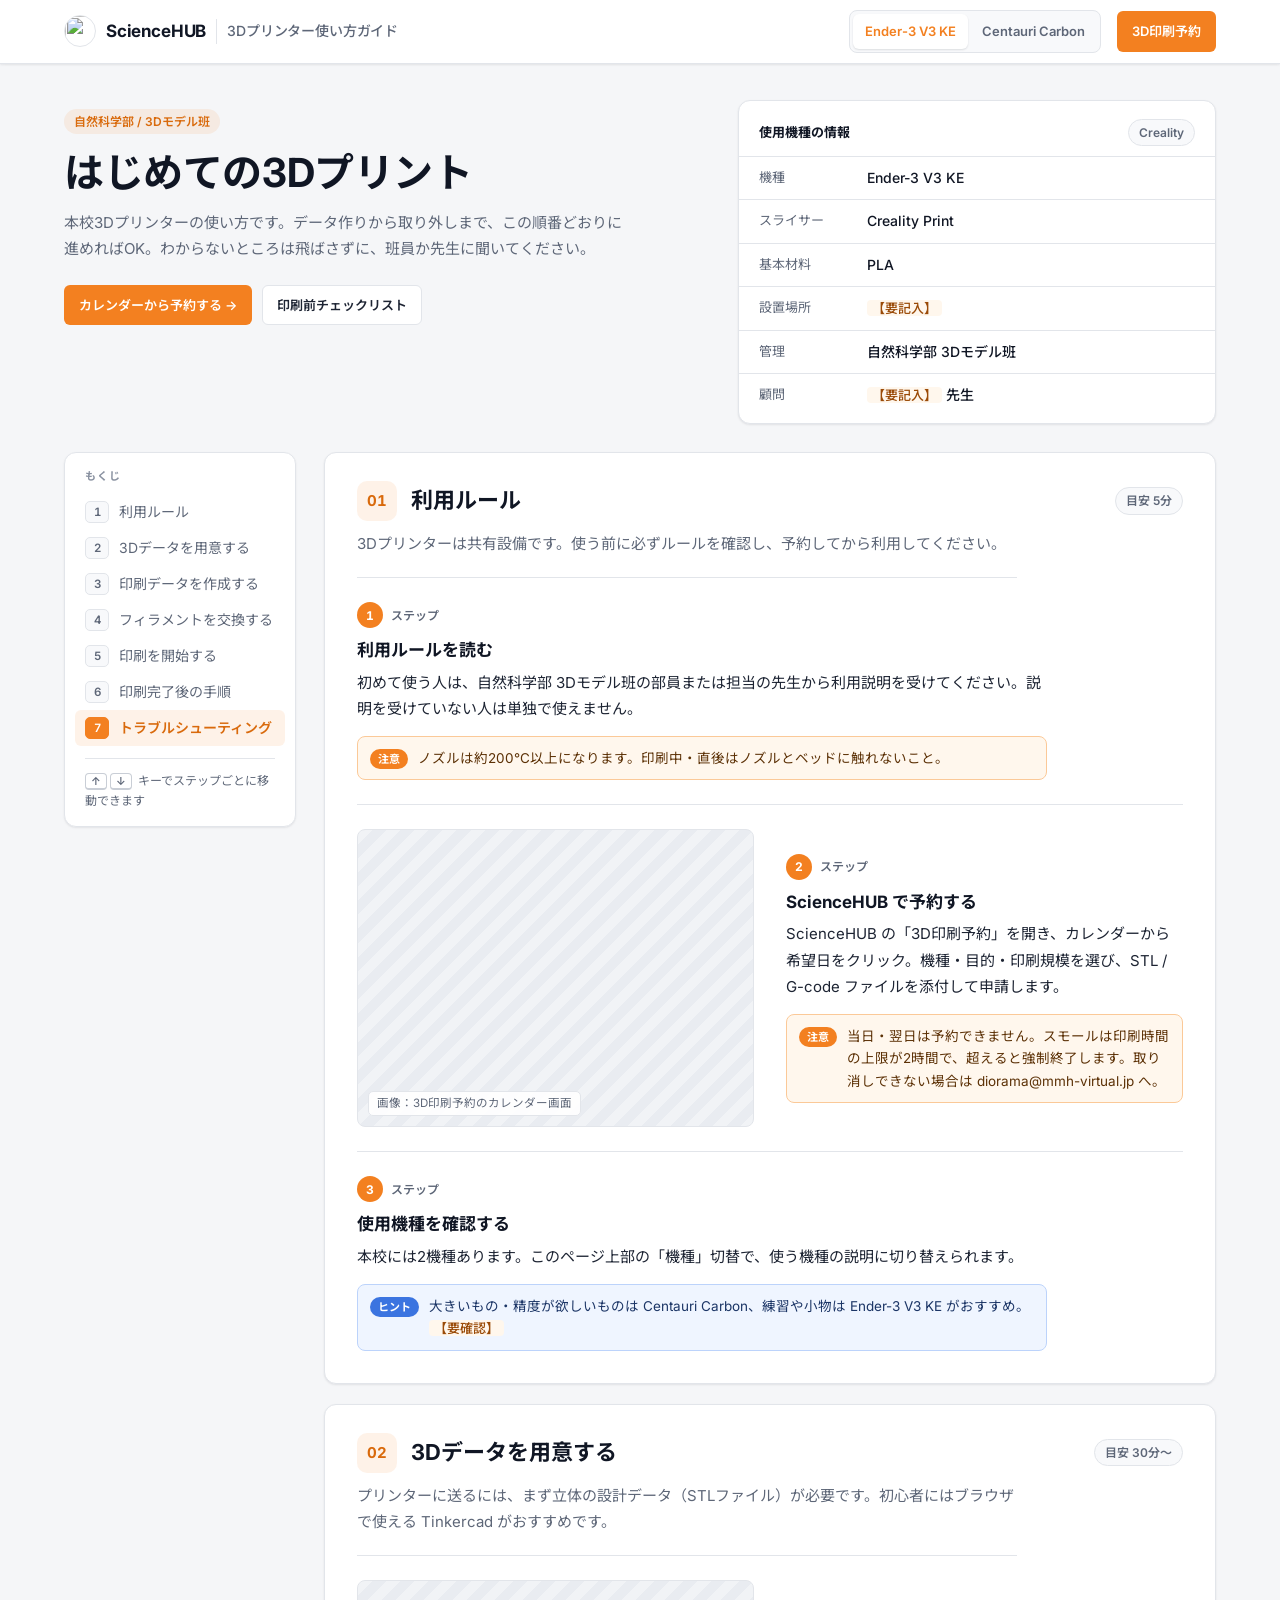
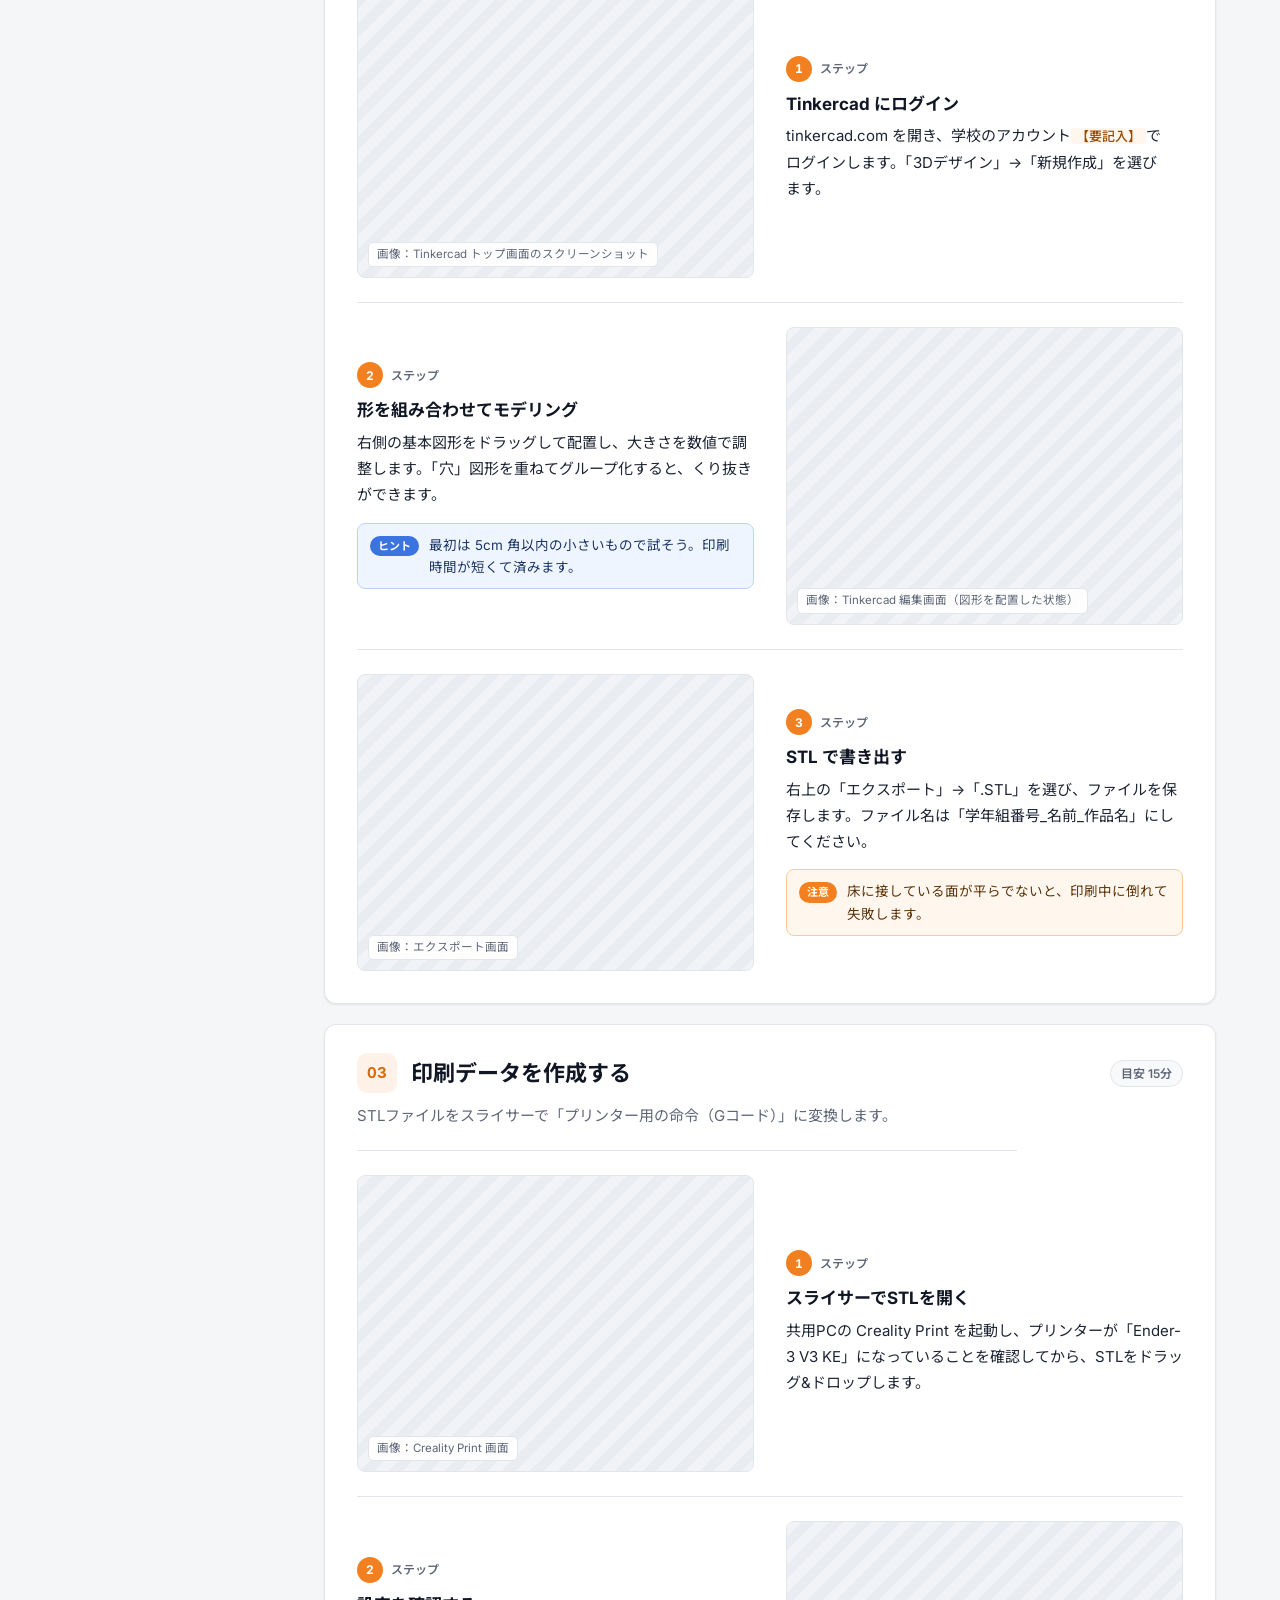
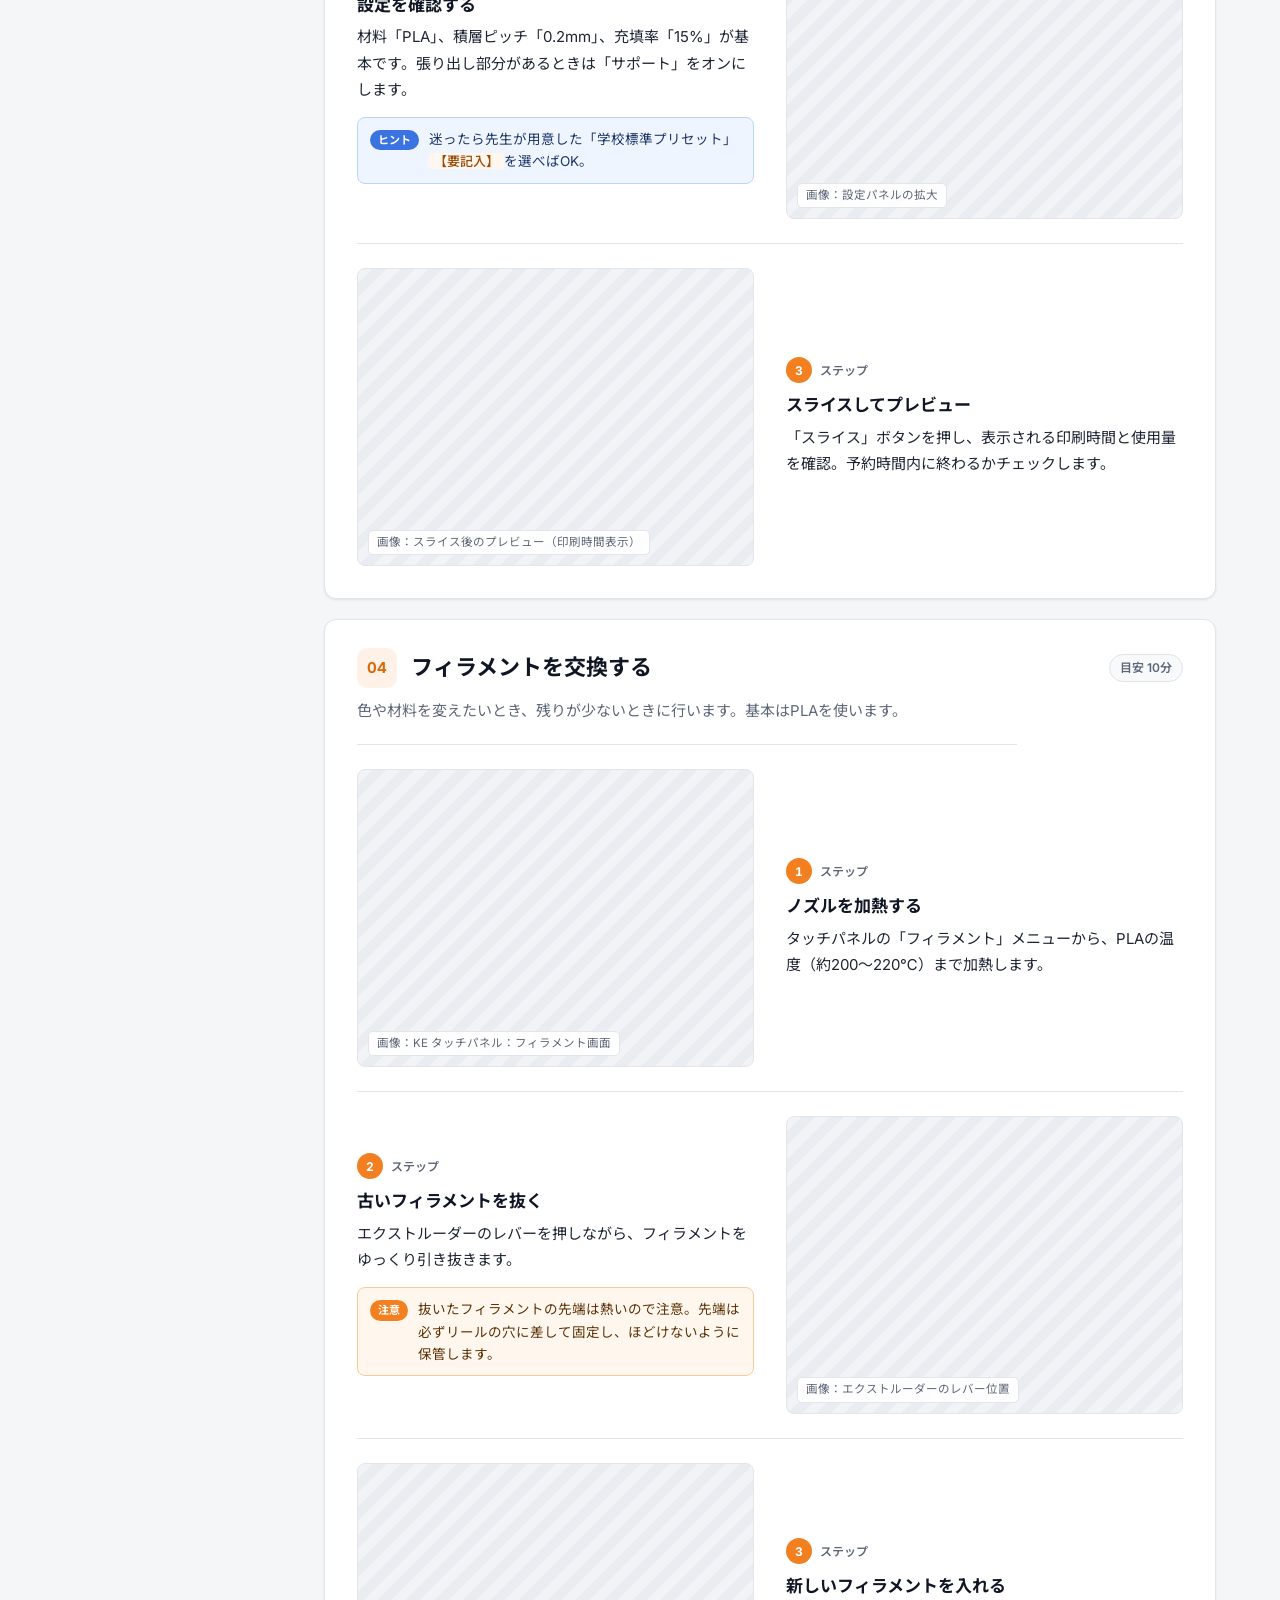
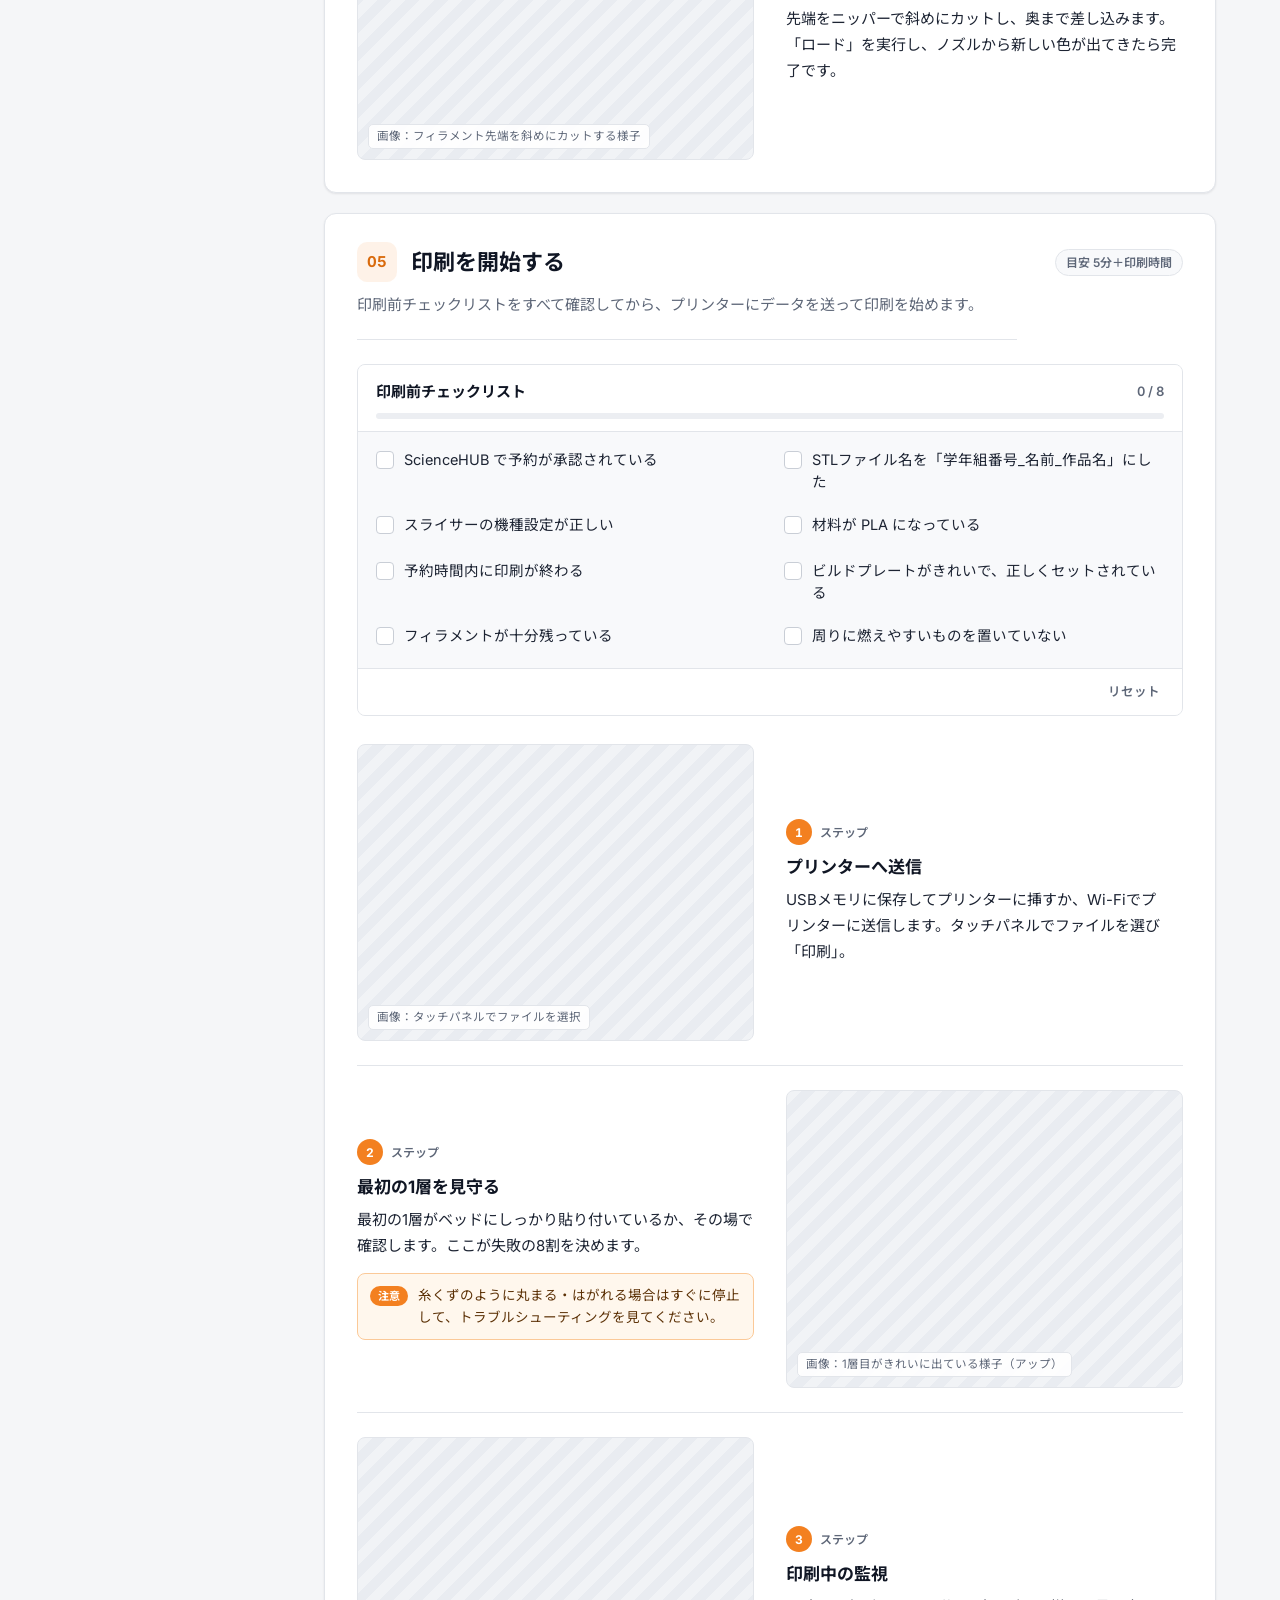
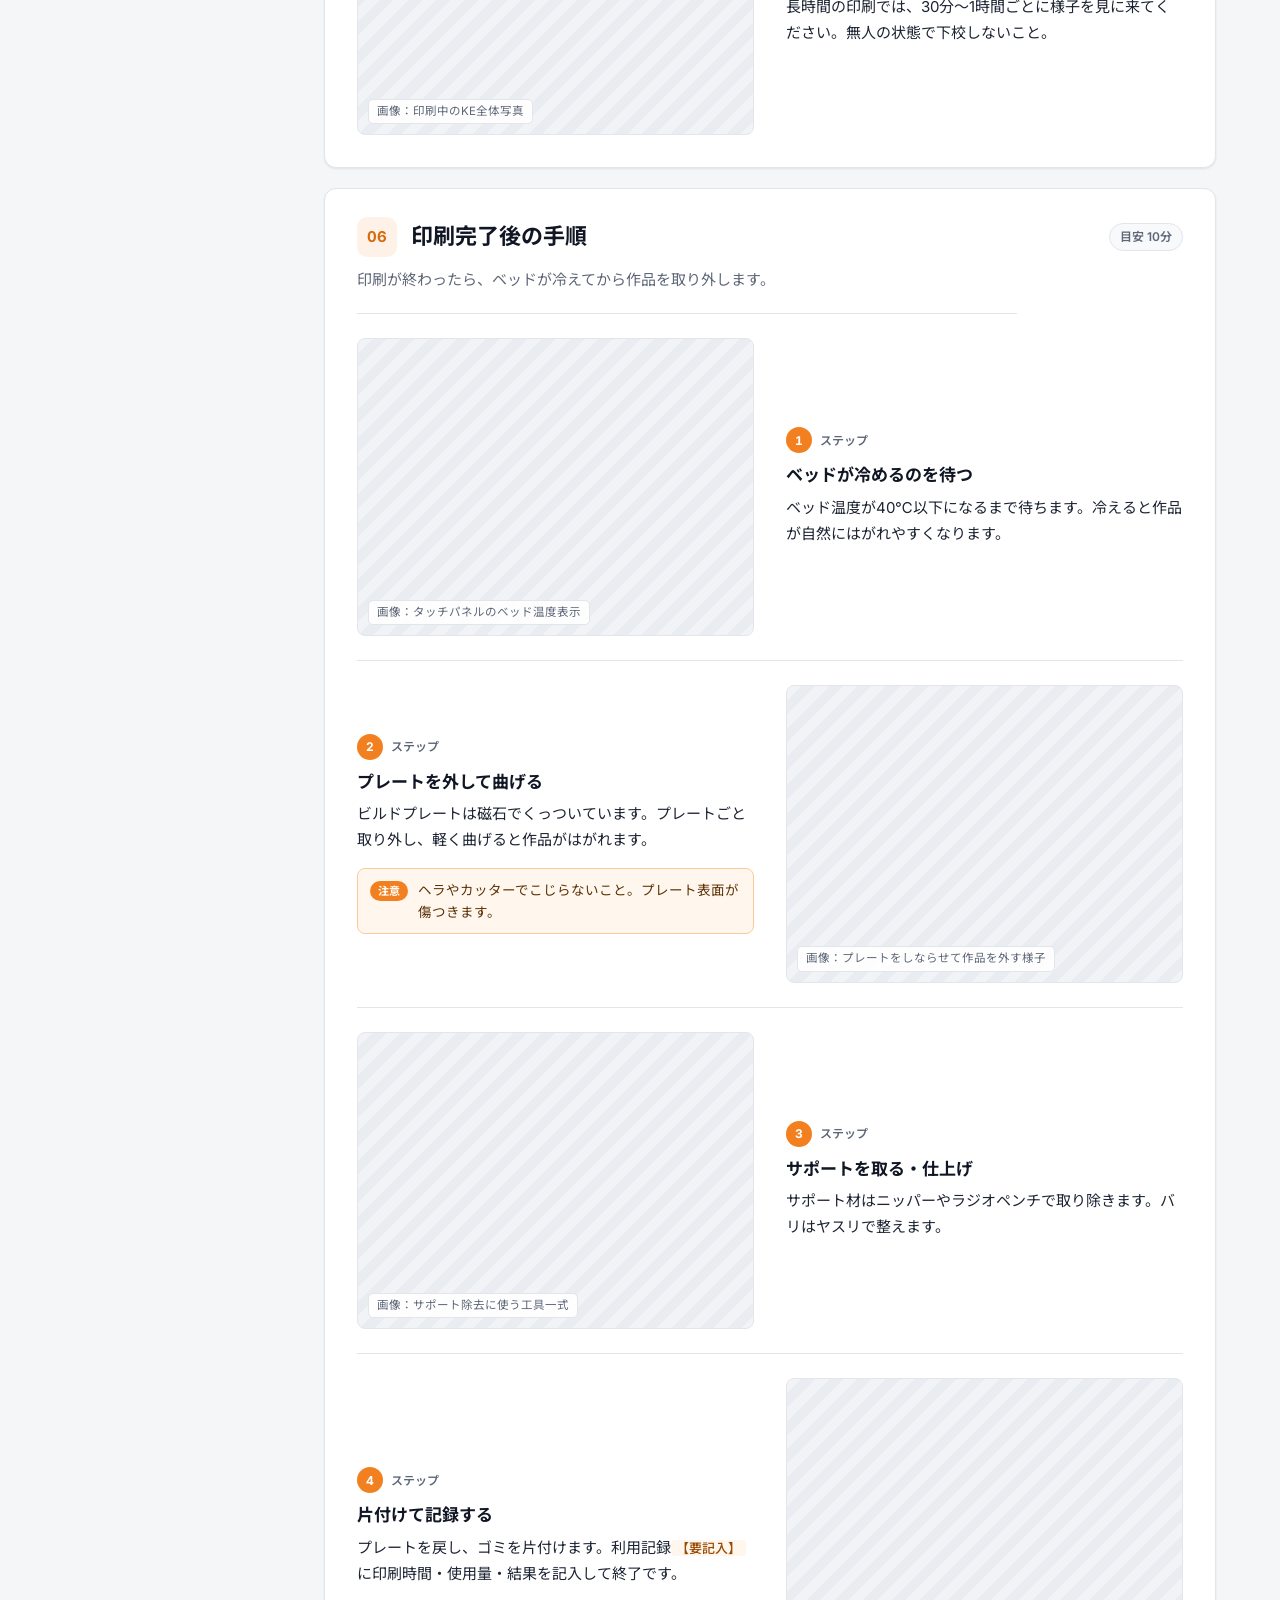
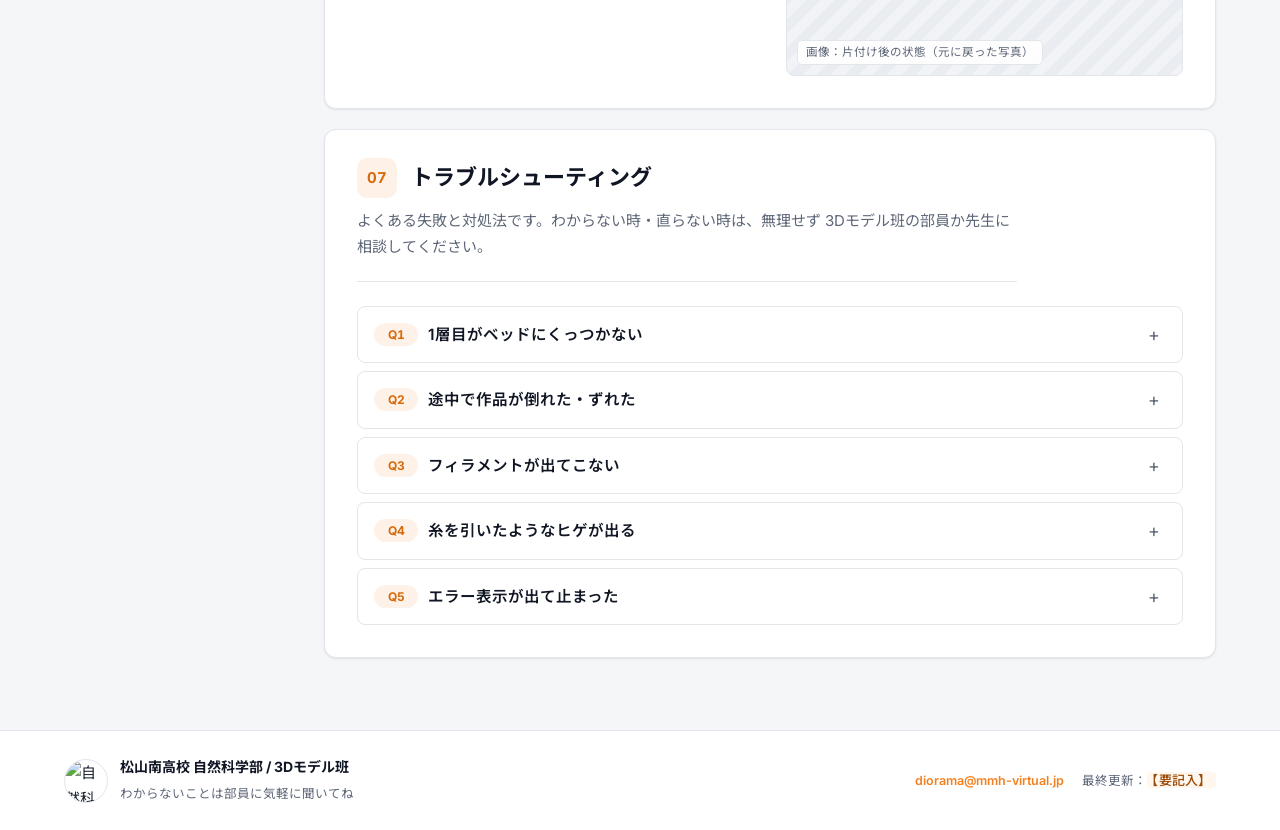
==== index.html @ 079fea5a "feat: add static 3D printer usage guide site Co-authored-by: Cursor <cursoragent@cursor.com>" ====
<!DOCTYPE html>
<html lang="ja">
<head>
<meta charset="UTF-8">
<meta name="viewport" content="width=device-width, initial-scale=1">
<meta name="theme-color" content="#f38020">
<title>3Dプリンター使い方ガイド — ScienceHUB</title>
<link rel="icon" href="./assets/icon-192.png">
<link rel="preconnect" href="https://fonts.googleapis.com">
<link rel="preconnect" href="https://fonts.gstatic.com" crossorigin>
<link href="https://fonts.googleapis.com/css2?family=Inter:wght@400;500;600;700&family=Noto+Sans+JP:wght@400;500;700&display=swap" rel="stylesheet">
<link rel="stylesheet" href="./css/style.css">
</head>
<body>
<div id="root"></div>
<script src="./js/guide-data.js"></script>
<script src="./js/main.js"></script>
</body>
</html>
---- css/style.css ----
﻿  :root{
    --color-primary:#f38020; --color-primary-dark:#d96a0c; --color-primary-soft:rgba(243,128,32,.1); --color-primary-line:rgba(243,128,32,.35);
    --color-bg:#f5f6f8; --color-surface:#fff; --color-surface-muted:#f8f9fb;
    --color-border:#e2e5ea; --color-border-strong:#c9ced6;
    --color-text:#1d2433; --color-heading:#101624; --color-text-muted:#5e6778; --color-text-faint:#8a92a1;
    --color-warn-bg:#fff7ed; --color-warn-line:#fbc998; --color-warn-ink:#9a4a07;
    --color-tip-bg:#eff5ff; --color-tip-line:#bcd3fb; --color-tip-ink:#1f4fae;
    --color-success:#1f9d55;
    --radius-sm:6px; --radius-md:8px; --radius-lg:12px;
    --shadow-sm:0 1px 2px rgba(16,22,36,.05),0 1px 3px rgba(16,22,36,.04);
    --shadow-md:0 6px 20px rgba(16,22,36,.08);
    --font:'Inter','Noto Sans JP','Hiragino Sans','Hiragino Kaku Gothic ProN',sans-serif;
    --head-h:61px;
  }
  *{box-sizing:border-box}
  html{scroll-behavior:smooth;scroll-padding-top:84px}
  body{margin:0;background:var(--color-bg);color:var(--color-text);font-family:var(--font);font-size:15px;line-height:1.75;-webkit-font-smoothing:antialiased;font-feature-settings:"palt" 0}
  h1,h2,h3,p{margin:0;text-wrap:pretty}
  button{font:inherit;color:inherit}
  a{color:var(--color-primary)}
  .num{font-variant-numeric:tabular-nums;font-family:'Inter',sans-serif}

  /* 笏笏 site header (ScienceHUB) 笏笏 */
  .site-header{position:sticky;top:0;z-index:20;background:var(--color-surface);border-bottom:1px solid var(--color-border);box-shadow:var(--shadow-sm)}
  .header-inner{max-width:1200px;margin:0 auto;padding:10px 24px;display:flex;align-items:center;gap:16px;min-height:var(--head-h)}
  .site-title{display:flex;align-items:center;gap:10px;flex:1;min-width:0;text-decoration:none;color:var(--color-heading);font-weight:700;font-size:17px;letter-spacing:-.01em;white-space:nowrap}
  .site-title img{width:32px;height:32px;border-radius:50%;background:#fff;border:1px solid var(--color-border)}
  .site-title span{font-weight:500;color:var(--color-text-muted);font-size:14px;padding-left:10px;border-left:1px solid var(--color-border);overflow:hidden;text-overflow:ellipsis}

  .seg{display:inline-flex;background:var(--color-surface-muted);border:1px solid var(--color-border);border-radius:var(--radius-md);padding:3px;gap:2px;flex-shrink:0}
  .seg button{background:none;border:0;border-radius:var(--radius-sm);padding:6px 12px;font-size:13px;font-weight:600;cursor:pointer;color:var(--color-text-muted);min-height:32px;transition:background .15s,color .15s}
  .seg button:hover{color:var(--color-text)}
  .seg button.on{background:var(--color-surface);color:var(--color-primary);box-shadow:0 1px 2px rgba(16,22,36,.12)}

  .btn{display:inline-flex;align-items:center;gap:6px;border-radius:var(--radius-sm);padding:8px 14px;font-size:13px;font-weight:600;text-decoration:none;cursor:pointer;border:1px solid transparent;min-height:36px;white-space:nowrap;transition:background .15s,border-color .15s}
  .btn-primary{background:var(--color-primary);color:#fff}
  .btn-primary:hover{background:var(--color-primary-dark)}
  .btn-secondary{background:var(--color-surface);border-color:var(--color-border);color:var(--color-text)}
  .btn-secondary:hover{border-color:var(--color-border-strong);background:var(--color-surface-muted)}

  /* 笏笏 page heading 笏笏 */
  .main-content{max-width:1200px;margin:0 auto;padding:36px 24px 0}
  .hero{display:grid;grid-template-columns:1.35fr 1fr;gap:28px;align-items:stretch;margin-bottom:28px}
  .hero-text{padding:8px 0}
  .badge{display:inline-flex;align-items:center;gap:6px;font-size:12px;font-weight:600;padding:3px 10px;border-radius:999px;background:var(--color-primary-soft);color:var(--color-primary-dark);line-height:1.6;white-space:nowrap}
  .badge-muted{background:var(--color-surface-muted);color:var(--color-text-muted);border:1px solid var(--color-border)}
  .page-heading{font-size:clamp(28px,4vw,40px);line-height:1.25;font-weight:700;color:var(--color-heading);letter-spacing:-.01em;margin:14px 0 12px}
  .page-subheading{color:var(--color-text-muted);max-width:38em;font-size:15px}
  .hero-actions{display:flex;gap:10px;margin-top:22px;flex-wrap:wrap}

  .card{background:var(--color-surface);border:1px solid var(--color-border);border-radius:var(--radius-lg);box-shadow:var(--shadow-sm)}
  .spec{padding:6px 0;margin:0}
  .spec-h{display:flex;justify-content:space-between;align-items:center;padding:12px 20px 10px;border-bottom:1px solid var(--color-border)}
  .spec-h b{font-size:13px;color:var(--color-heading)}
  .spec-row{display:grid;grid-template-columns:96px 1fr;gap:12px;padding:9px 20px;font-size:14px;border-bottom:1px solid var(--color-border)}
  .spec-row:last-child{border-bottom:0}
  .spec-row dt{color:var(--color-text-muted);font-size:13px}
  .spec-row dd{margin:0;font-weight:500;color:var(--color-heading)}
  .todo{color:var(--color-warn-ink);background:var(--color-warn-bg);border-radius:4px;padding:0 5px;font-weight:500;font-size:13px}

  /* 笏笏 body layout 笏笏 */
  .layout{display:grid;grid-template-columns:232px 1fr;gap:28px;align-items:start}
  .toc{position:sticky;top:84px;padding:14px 10px}
  .toc-h{font-size:11px;font-weight:700;color:var(--color-text-faint);letter-spacing:.08em;padding:0 10px 8px}
  .toc a{display:flex;gap:10px;align-items:center;padding:7px 10px;color:var(--color-text-muted);text-decoration:none;font-size:14px;border-radius:var(--radius-sm);line-height:1.45;transition:background .15s,color .15s}
  .toc a:hover{background:var(--color-surface-muted);color:var(--color-text)}
  .toc a span{font-size:11.5px;font-weight:600;width:24px;height:22px;display:grid;place-items:center;border-radius:5px;background:var(--color-surface-muted);border:1px solid var(--color-border);flex-shrink:0;color:var(--color-text-muted)}
  .toc a.on{background:var(--color-primary-soft);color:var(--color-primary-dark);font-weight:600}
  .toc a.on span{background:var(--color-primary);border-color:var(--color-primary);color:#fff}
  .keyhint{margin:12px 10px 2px;padding-top:12px;border-top:1px solid var(--color-border);font-size:12px;color:var(--color-text-muted);line-height:1.6}
  kbd{font-family:var(--font);font-size:11px;font-weight:600;border:1px solid var(--color-border-strong);border-bottom-width:2px;border-radius:4px;padding:0 5px;margin-right:3px;background:var(--color-surface)}
  main{min-width:0;display:flex;flex-direction:column;gap:20px;padding-bottom:72px}

  /* 笏笏 section card 笏笏 */
  .sec{padding:28px 32px 32px}
  .sec-h{display:flex;gap:14px;align-items:center;margin-bottom:10px}
  .sec-no{width:40px;height:40px;border-radius:10px;background:var(--color-primary-soft);color:var(--color-primary-dark);display:grid;place-items:center;font-weight:700;font-size:15px;flex-shrink:0}
  .sec-h h2{font-size:22px;line-height:1.35;color:var(--color-heading);font-weight:700;flex:1}
  .lead{color:var(--color-text-muted);margin-bottom:24px;max-width:44em;padding-bottom:20px;border-bottom:1px solid var(--color-border)}

  /* placeholder */
  .ph{position:relative;aspect-ratio:4/3;border-radius:var(--radius-md);background:repeating-linear-gradient(135deg,#f1f3f6 0 10px,#e9ecf1 10px 20px);border:1px solid var(--color-border);display:flex;align-items:flex-end;overflow:hidden}
  .ph img{position:absolute;inset:0;width:100%;height:100%;object-fit:cover}
  .ph-l{font-size:11.5px;color:var(--color-text-muted);background:rgba(255,255,255,.92);padding:3px 8px;margin:10px;border-radius:5px;border:1px solid var(--color-border);line-height:1.5}

  /* step */
  .st-no{display:flex;align-items:center;gap:8px;font-size:12px;font-weight:600;color:var(--color-text-muted)}
  .st-no b{display:inline-grid;place-items:center;width:26px;height:26px;border-radius:50%;background:var(--color-primary);color:#fff;font-size:12px;font-weight:700}
  .st h3{font-size:17px;line-height:1.5;margin:10px 0 6px;color:var(--color-heading);font-weight:700}
  .st p{font-size:15px}
  .note{margin-top:14px;display:flex;gap:10px;font-size:13.5px;line-height:1.65;padding:10px 12px;border-radius:var(--radius-md);border:1px solid}
  .note i{font-style:normal;font-size:11px;font-weight:700;padding:1px 8px;border-radius:999px;height:fit-content;margin-top:2px;color:#fff;flex-shrink:0}
  .note.warn{background:var(--color-warn-bg);border-color:var(--color-warn-line);color:#5c3106}
  .note.warn i{background:var(--color-primary)}
  .note.tip{background:var(--color-tip-bg);border-color:var(--color-tip-line);color:#1b3566}
  .note.tip i{background:#3b74e0}

  /* layout: alternating */
  .L-alt .st{display:grid;grid-template-columns:1fr 1fr;gap:32px;align-items:center;padding:24px 0;border-top:1px solid var(--color-border)}
  .L-alt .st:first-child{border-top:0;padding-top:0}
  .L-alt .st:last-child{padding-bottom:0}
  .L-alt .st.st-flip .ph{order:2}
  .L-alt .st.st-noimg{grid-template-columns:1fr}
  .L-alt .st.st-noimg>div{max-width:46em}

  /* layout: card grid */
  .L-grid{display:grid;grid-template-columns:repeat(var(--cols,3),1fr);gap:16px}
  .L-grid .st{background:var(--color-surface-muted);border:1px solid var(--color-border);border-radius:var(--radius-md);display:flex;flex-direction:column;overflow:hidden}
  .L-grid .st .ph{border:0;border-bottom:1px solid var(--color-border);border-radius:0}
  .L-grid .st-body{padding:14px 16px 16px;flex:1;display:flex;flex-direction:column}
  .L-grid .st h3{font-size:16px}
  .L-grid .st p{font-size:14px;margin-bottom:14px}
  .L-grid .note{margin-top:auto}

  /* layout: vertical list */
  .L-list .st{display:grid;grid-template-columns:40px 1fr;gap:0 18px;padding-bottom:28px}
  .L-list .st::before{content:"";position:absolute;left:19px;top:44px;bottom:6px;width:2px;background:var(--color-border);border-radius:2px}
  .L-list .st:last-child{padding-bottom:0}
  .L-list .st:last-child::before{display:none}
  .L-list .st-rail b{display:grid;place-items:center;width:40px;height:40px;border-radius:50%;background:var(--color-primary);color:#fff;font-size:14px;font-weight:700}
  .L-list .st h3{margin-top:7px}
  .L-list .ph{margin-top:14px;max-width:520px}

  /* checklist */
  .check{border:1px solid var(--color-border);border-radius:var(--radius-md);background:var(--color-surface-muted);overflow:hidden;margin-bottom:28px}
  .check-h{padding:14px 18px 12px;display:grid;grid-template-columns:1fr auto;gap:8px 12px;align-items:center;background:var(--color-surface);border-bottom:1px solid var(--color-border)}
  .check-h b{font-size:15px;color:var(--color-heading)}
  .check-h .cnt{font-size:13px;font-weight:600;color:var(--color-text-muted)}
  .check-h .cnt.done{color:var(--color-success)}
  .bar{grid-column:1/-1;height:6px;background:#eceef2;border-radius:999px;overflow:hidden}
  .bar i{display:block;height:100%;background:var(--color-primary);border-radius:999px;transition:width .3s cubic-bezier(.2,.8,.2,1)}
  .bar.done i{background:var(--color-success)}
  .check ul{list-style:none;margin:0;padding:8px;display:grid;grid-template-columns:1fr 1fr;gap:2px 8px}
  .check li button{display:flex;gap:10px;align-items:flex-start;width:100%;text-align:left;background:none;border:0;border-radius:var(--radius-sm);padding:9px 10px;cursor:pointer;font-size:14.5px;line-height:1.55;min-height:44px;transition:background .15s}
  .check li button:hover{background:var(--color-surface)}
  .box{flex-shrink:0;width:18px;height:18px;border:1.5px solid var(--color-border-strong);border-radius:4px;margin-top:2px;display:grid;place-items:center;font-size:12px;font-weight:700;line-height:1;background:var(--color-surface);transition:.15s}
  .on .box{background:var(--color-primary);border-color:var(--color-primary);color:#fff}
  .on .ct{color:var(--color-text-faint);text-decoration:line-through}
  .check-f{border-top:1px solid var(--color-border);padding:8px 14px;display:flex;justify-content:flex-end;background:var(--color-surface)}
  .check-f button{background:none;border:0;font-size:12.5px;font-weight:600;color:var(--color-text-muted);cursor:pointer;padding:4px 8px;border-radius:var(--radius-sm)}
  .check-f button:hover{background:var(--color-surface-muted);color:var(--color-text)}

  /* trouble */
  .tr{display:flex;flex-direction:column;gap:8px}
  .tr-i{border:1px solid var(--color-border);border-radius:var(--radius-md);background:var(--color-surface);overflow:hidden;transition:border-color .15s}
  .tr-i.open{border-color:var(--color-primary-line)}
  .tr-q{width:100%;display:grid;grid-template-columns:44px 1fr 24px;align-items:center;gap:10px;padding:12px 16px;background:none;border:0;cursor:pointer;text-align:left;font-size:15.5px;font-weight:600;color:var(--color-heading);min-height:54px}
  .tr-q:hover{background:var(--color-surface-muted)}
  .tr-q span{font-size:12px;font-weight:700;color:var(--color-primary-dark);background:var(--color-primary-soft);border-radius:999px;text-align:center;padding:1px 0}
  .tr-q em{font-style:normal;font-size:18px;font-weight:400;text-align:center;color:var(--color-text-muted);transition:transform .2s}
  .tr-i.open .tr-q em{transform:rotate(45deg)}
  .tr-a{display:grid;grid-template-columns:1fr 220px;gap:20px;padding:4px 16px 16px 70px;font-size:14.5px}

  /* footer */
  .site-footer{border-top:1px solid var(--color-border);background:var(--color-surface)}
  .footer-inner{max-width:1200px;margin:0 auto;padding:24px;display:flex;justify-content:space-between;align-items:center;gap:20px;flex-wrap:wrap}
  .footer-club{display:flex;gap:12px;align-items:center}
  .footer-club img{width:44px;height:44px;border-radius:50%;border:1px solid var(--color-border)}
  .footer-club b{display:block;font-size:14px;color:var(--color-heading)}
  .footer-club span{font-size:12.5px;color:var(--color-text-muted)}
  .footer-meta{font-size:12.5px;color:var(--color-text-muted);display:flex;gap:18px;flex-wrap:wrap;align-items:center}
  .footer-meta a{text-decoration:none;font-weight:600}

  /* key nav */
  @keyframes stImg{from{opacity:.2;transform:translateX(-24px)}to{opacity:1;transform:none}}
  @keyframes stImgR{from{opacity:.2;transform:translateX(24px)}to{opacity:1;transform:none}}
  @keyframes stTxt{from{opacity:0;transform:translateY(14px)}to{opacity:1;transform:none}}
  @keyframes stRing{0%{box-shadow:0 0 0 0 rgba(243,128,32,0)}30%{box-shadow:0 0 0 6px var(--color-primary-soft)}100%{box-shadow:0 0 0 12px rgba(243,128,32,0)}}
  .st{position:relative}
  .st-arrive>.ph{animation:stImg .55s cubic-bezier(.2,.8,.2,1)}
  .L-alt .st-arrive.st-flip>.ph{animation-name:stImgR}
  .st-arrive>div:not(.ph){animation:stTxt .55s .08s cubic-bezier(.2,.8,.2,1) both}
  .st-arrive .st-no b,.st-arrive .st-rail b{animation:stRing .8s ease-out}
  .check.st-arrive,.tr-i.st-arrive{animation:stTxt .5s cubic-bezier(.2,.8,.2,1)}
  .page-toast{position:fixed;left:50%;bottom:24px;z-index:30;background:var(--color-heading);color:#fff;font-size:13px;font-weight:500;padding:9px 16px;border-radius:999px;box-shadow:var(--shadow-md);opacity:0;transform:translate(-50%,8px);transition:.25s;pointer-events:none;white-space:nowrap}
  .page-toast b{color:var(--color-primary);margin-left:8px}
  .page-toast.show{opacity:1;transform:translate(-50%,0)}

  /* responsive */
  @media (max-width:1000px){
    .layout{grid-template-columns:1fr;gap:16px}
    .toc{position:sticky;top:var(--head-h);z-index:10;display:flex;gap:6px;overflow-x:auto;padding:8px;margin:0 -24px;border-radius:0;border-left:0;border-right:0;scrollbar-width:none}
    .toc-h,.keyhint{display:none}
    .toc a{white-space:nowrap;flex-shrink:0;padding:6px 10px}
    html{scroll-padding-top:124px}
    .L-grid{--cols:2 !important}
  }
  @media (max-width:720px){
    .main-content{padding:24px 16px 0}
    .toc{margin:0 -16px}
    .hero{grid-template-columns:1fr;gap:20px}
    .header-inner{padding:8px 16px;gap:10px}
    .site-title span,.hdr-cta{display:none}
    .seg button{padding:5px 8px;font-size:11.5px}
    .sec{padding:22px 18px 24px}
    .sec-h{flex-wrap:wrap}
    .sec-h h2{font-size:19px}
    .L-alt .st{grid-template-columns:1fr;gap:14px}
    .L-alt .st.st-flip .ph{order:0}
    .L-grid{--cols:1 !important}
    .check ul{grid-template-columns:1fr}
    .tr-a{grid-template-columns:1fr;padding-left:16px}
  }
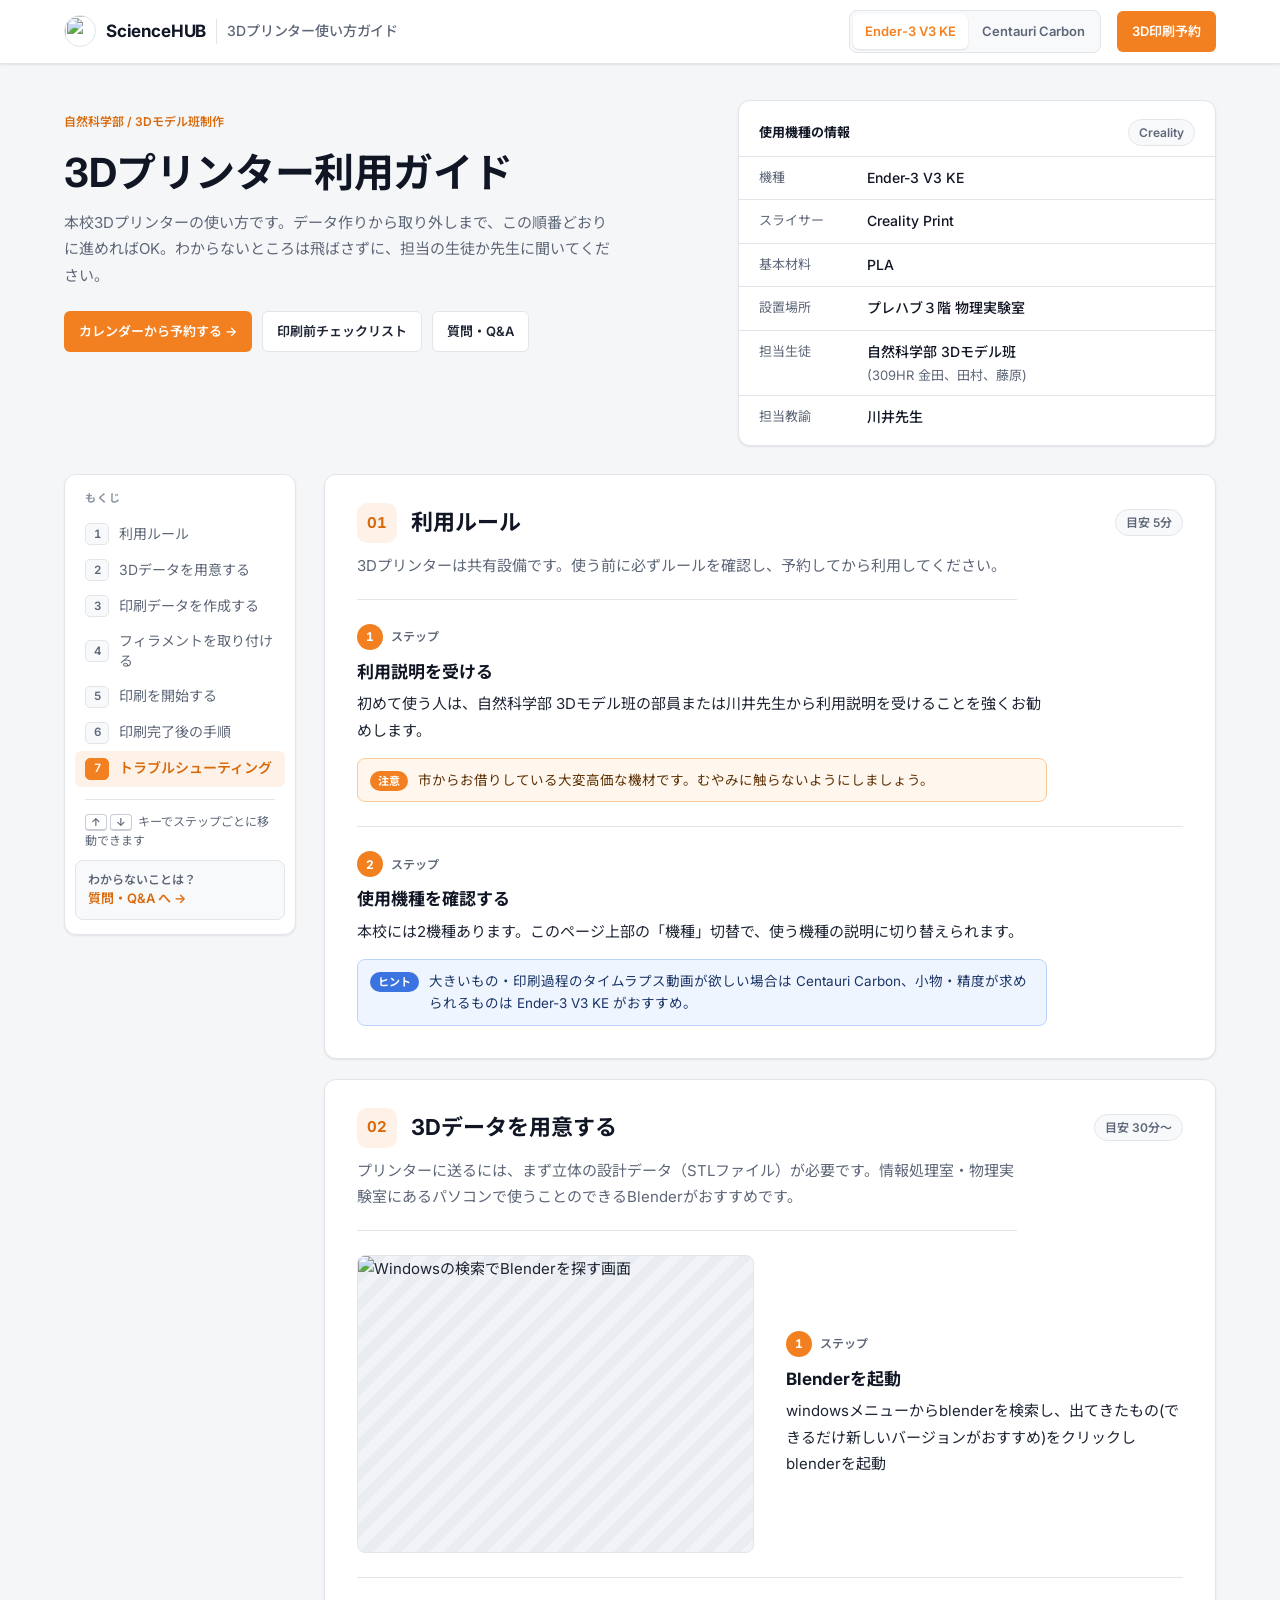
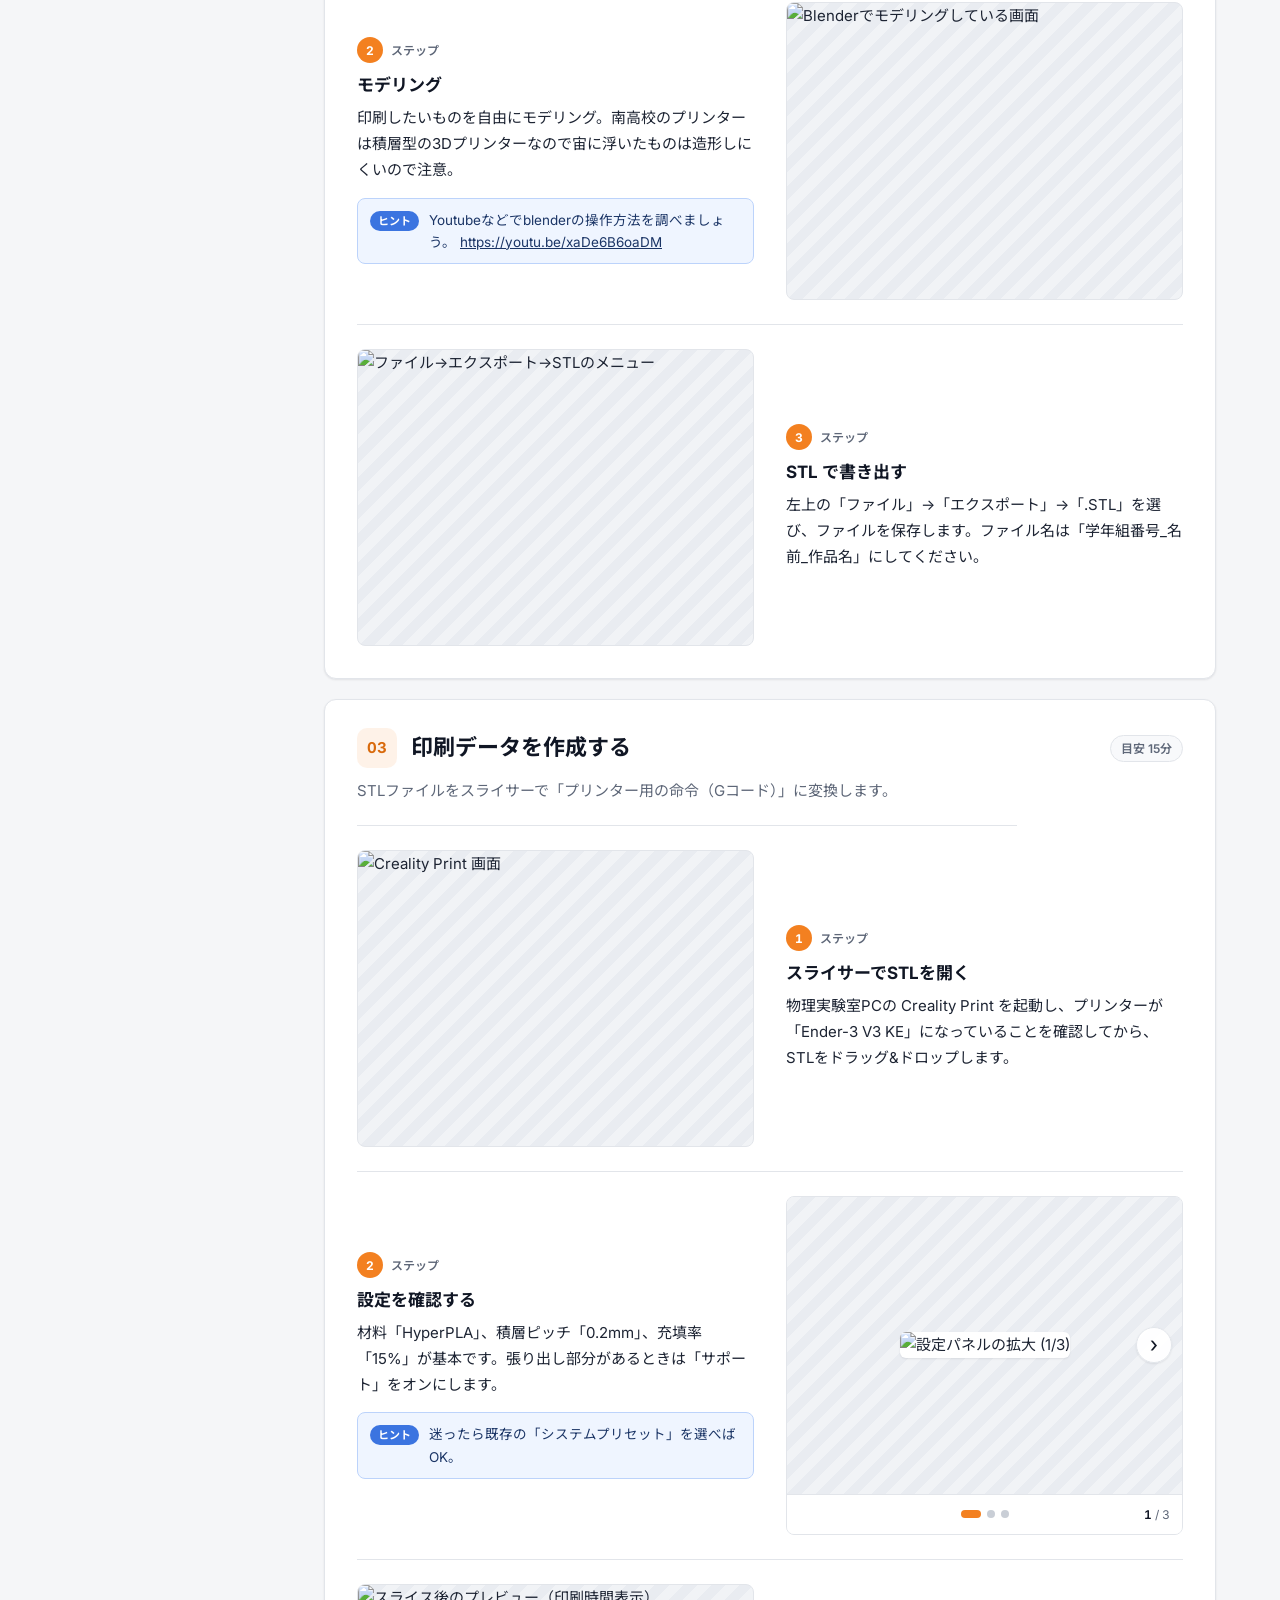
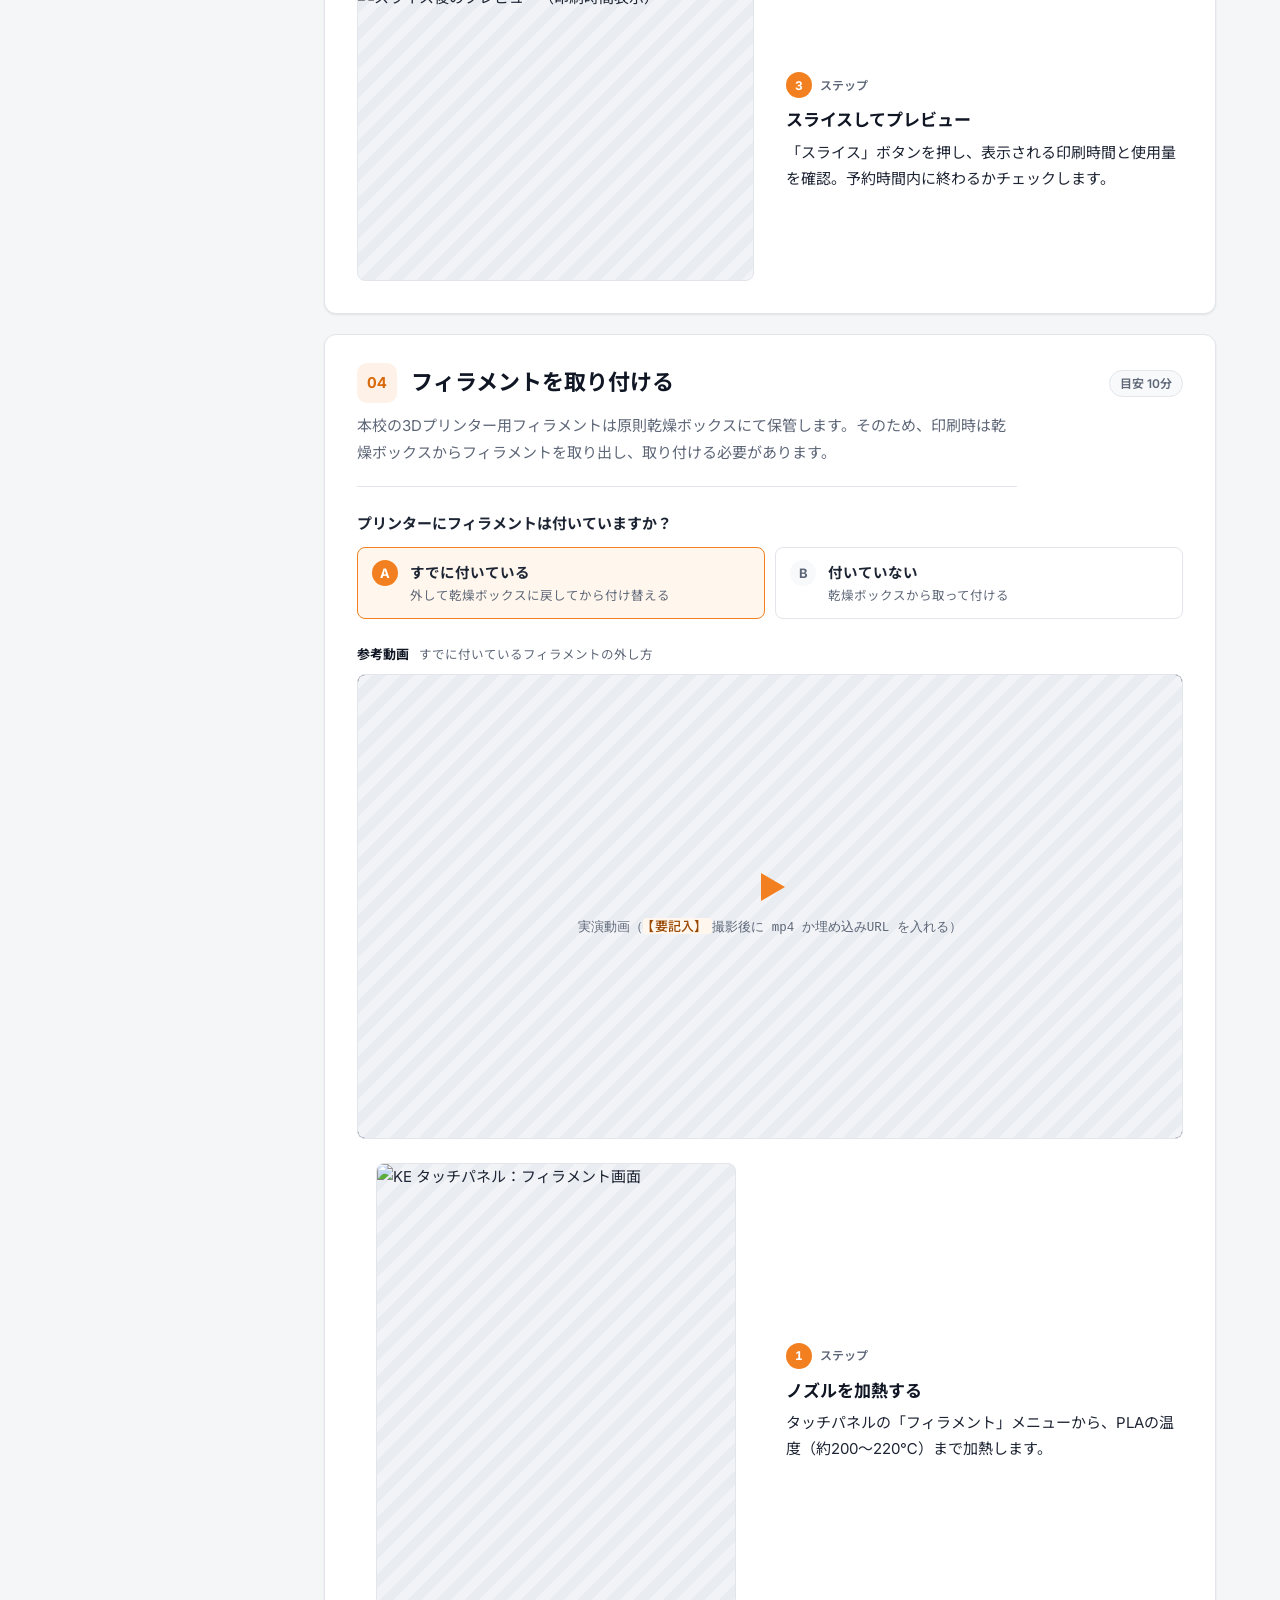
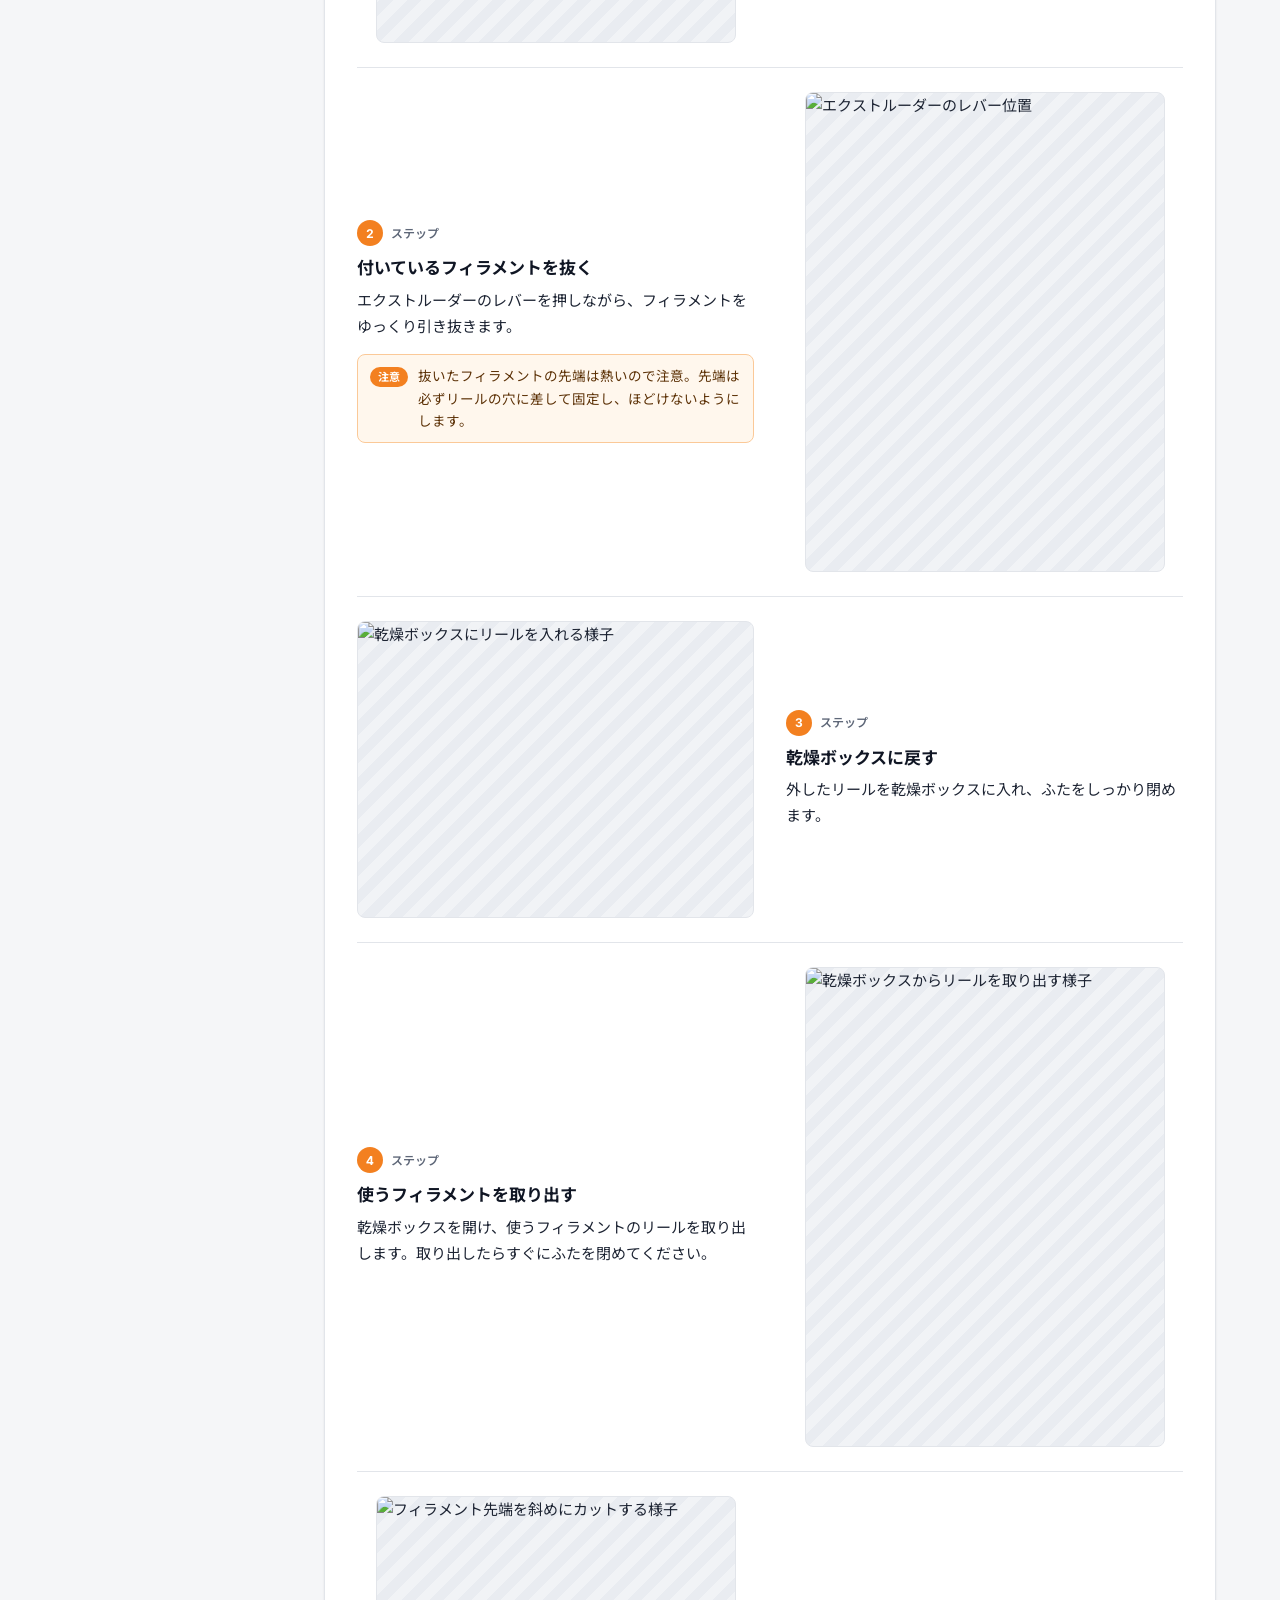
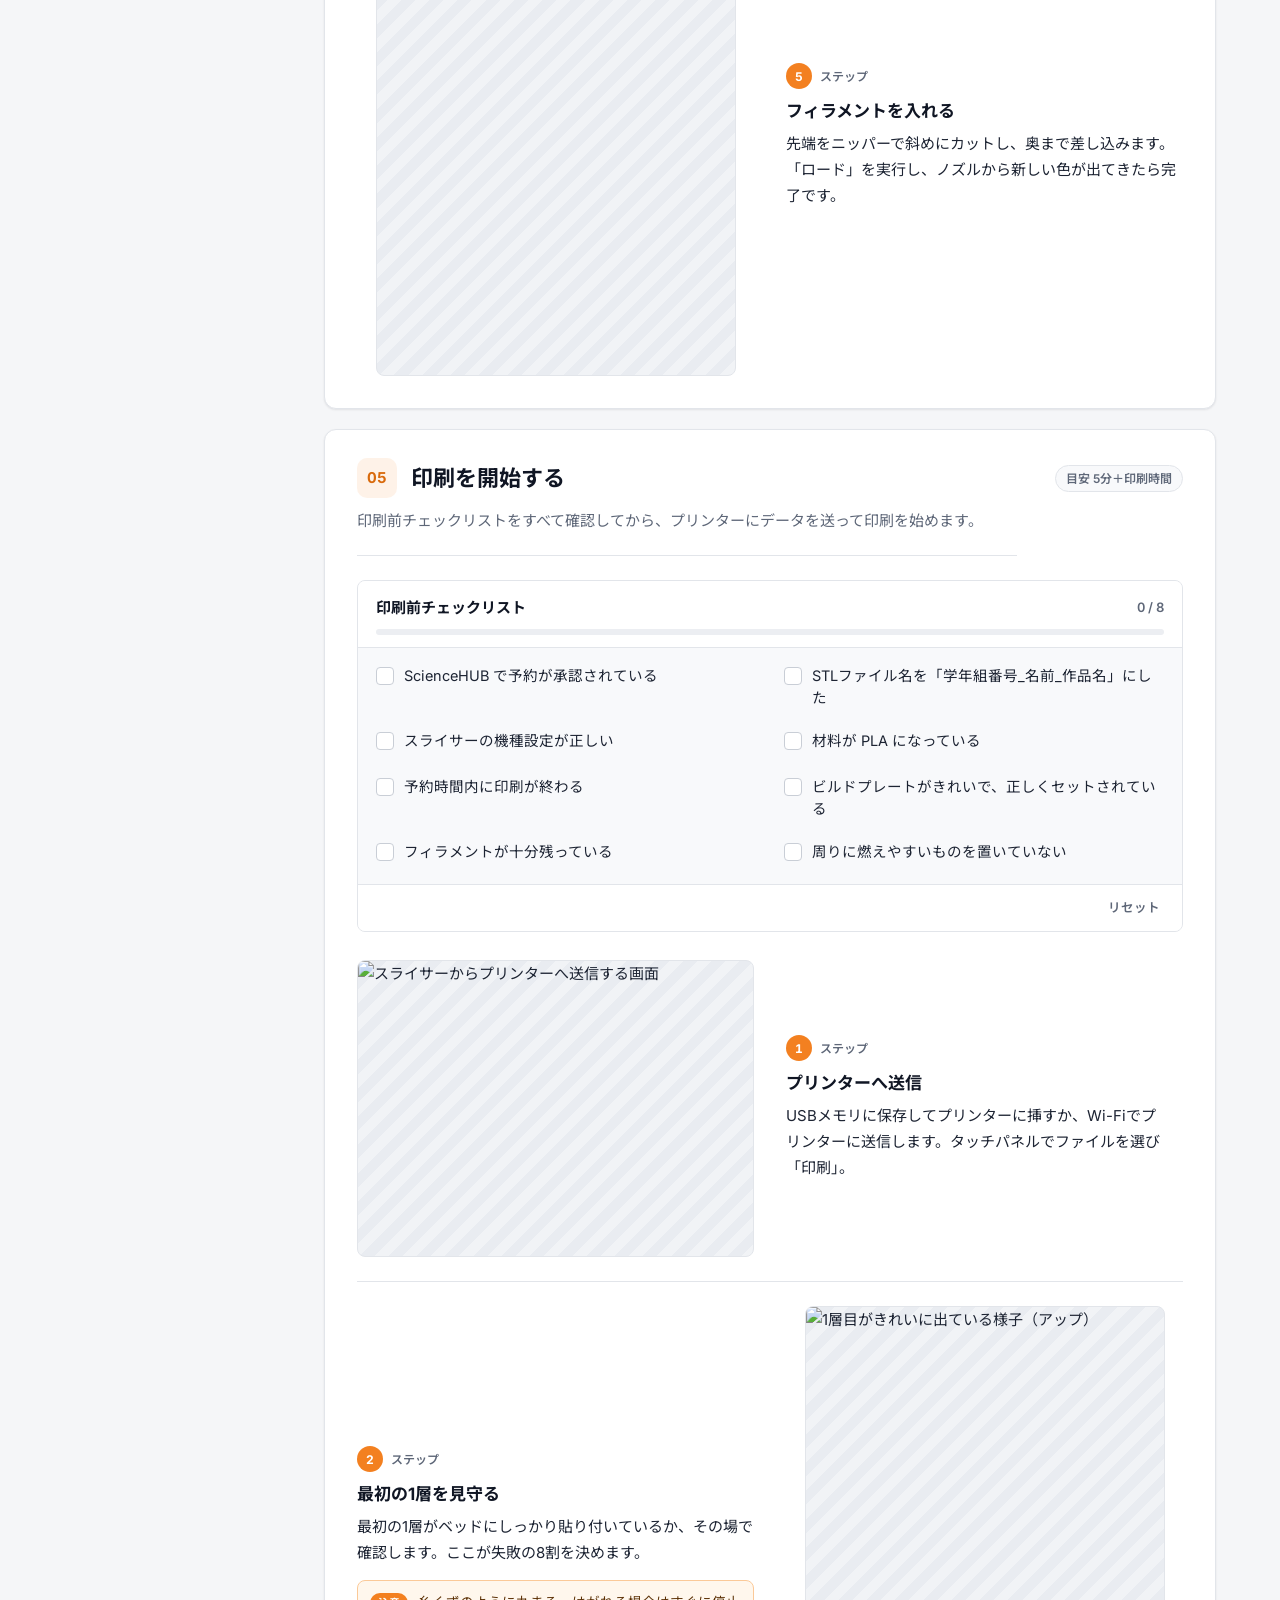
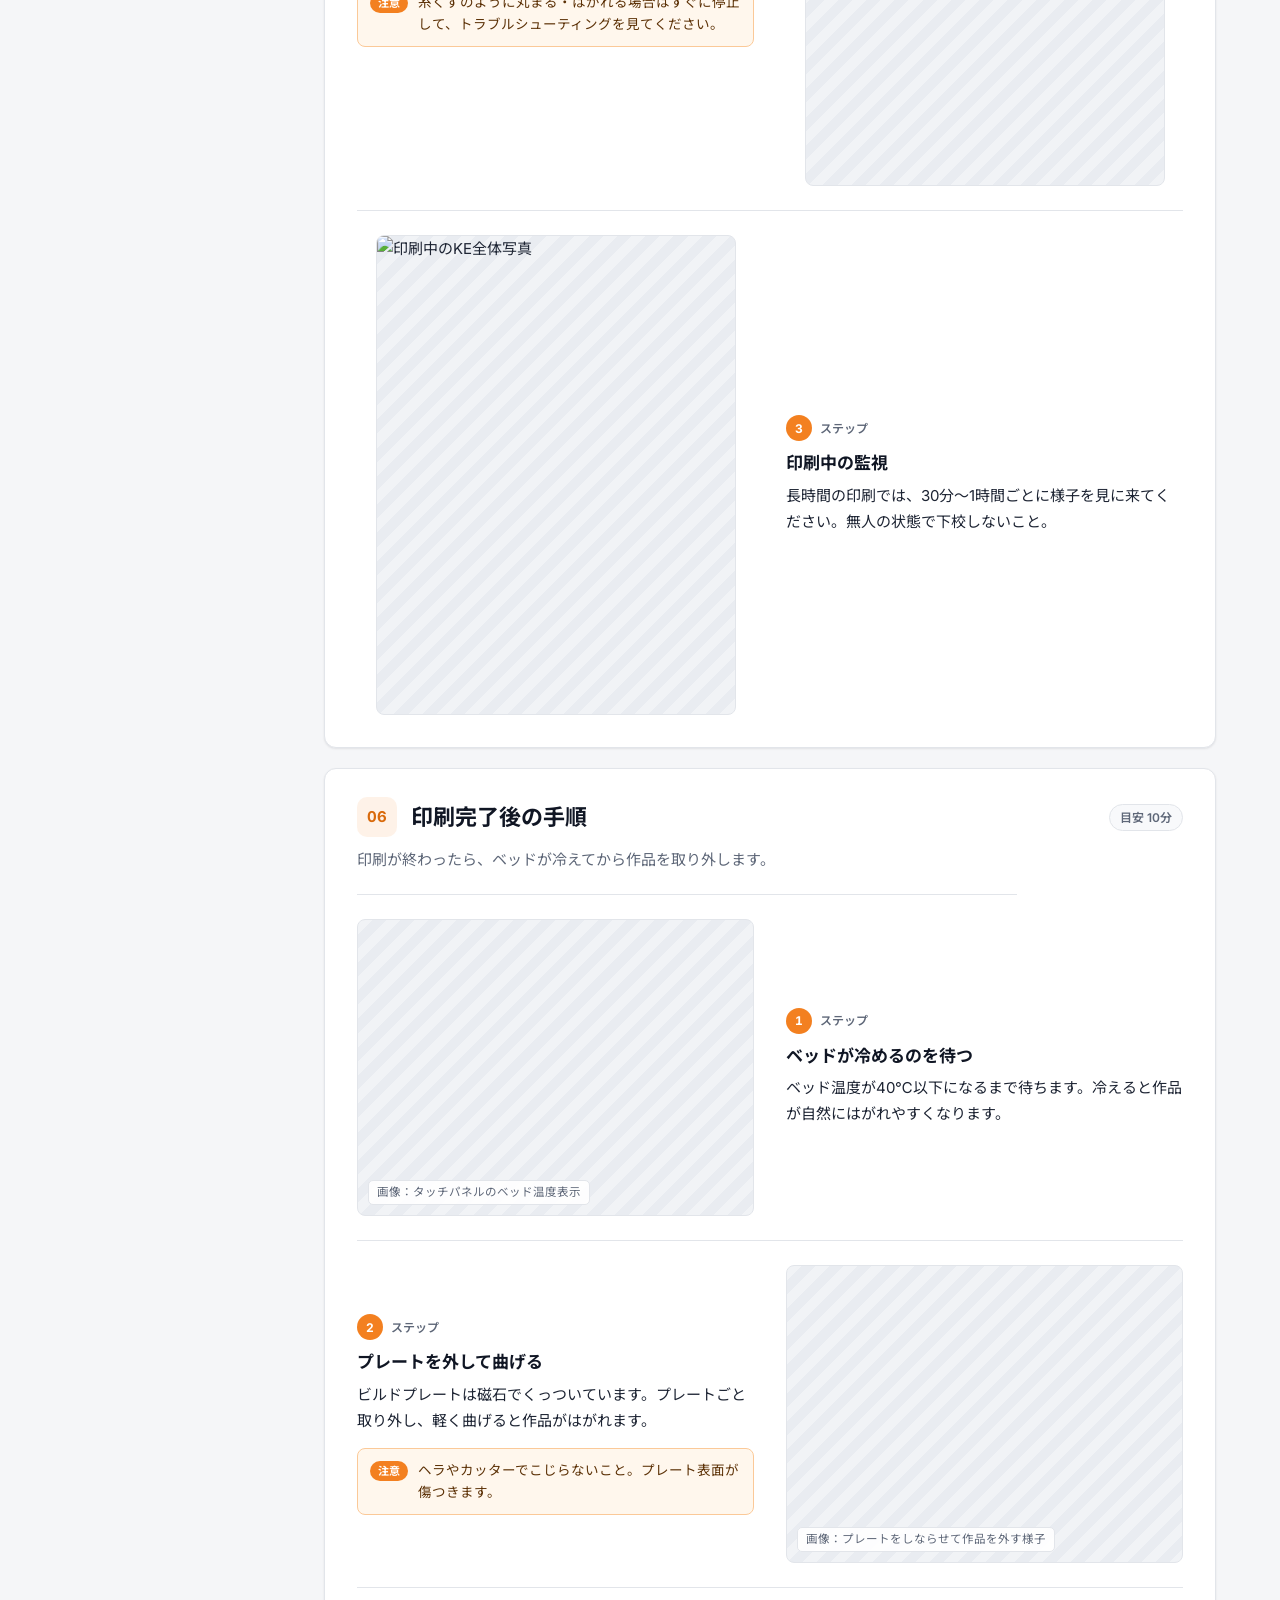
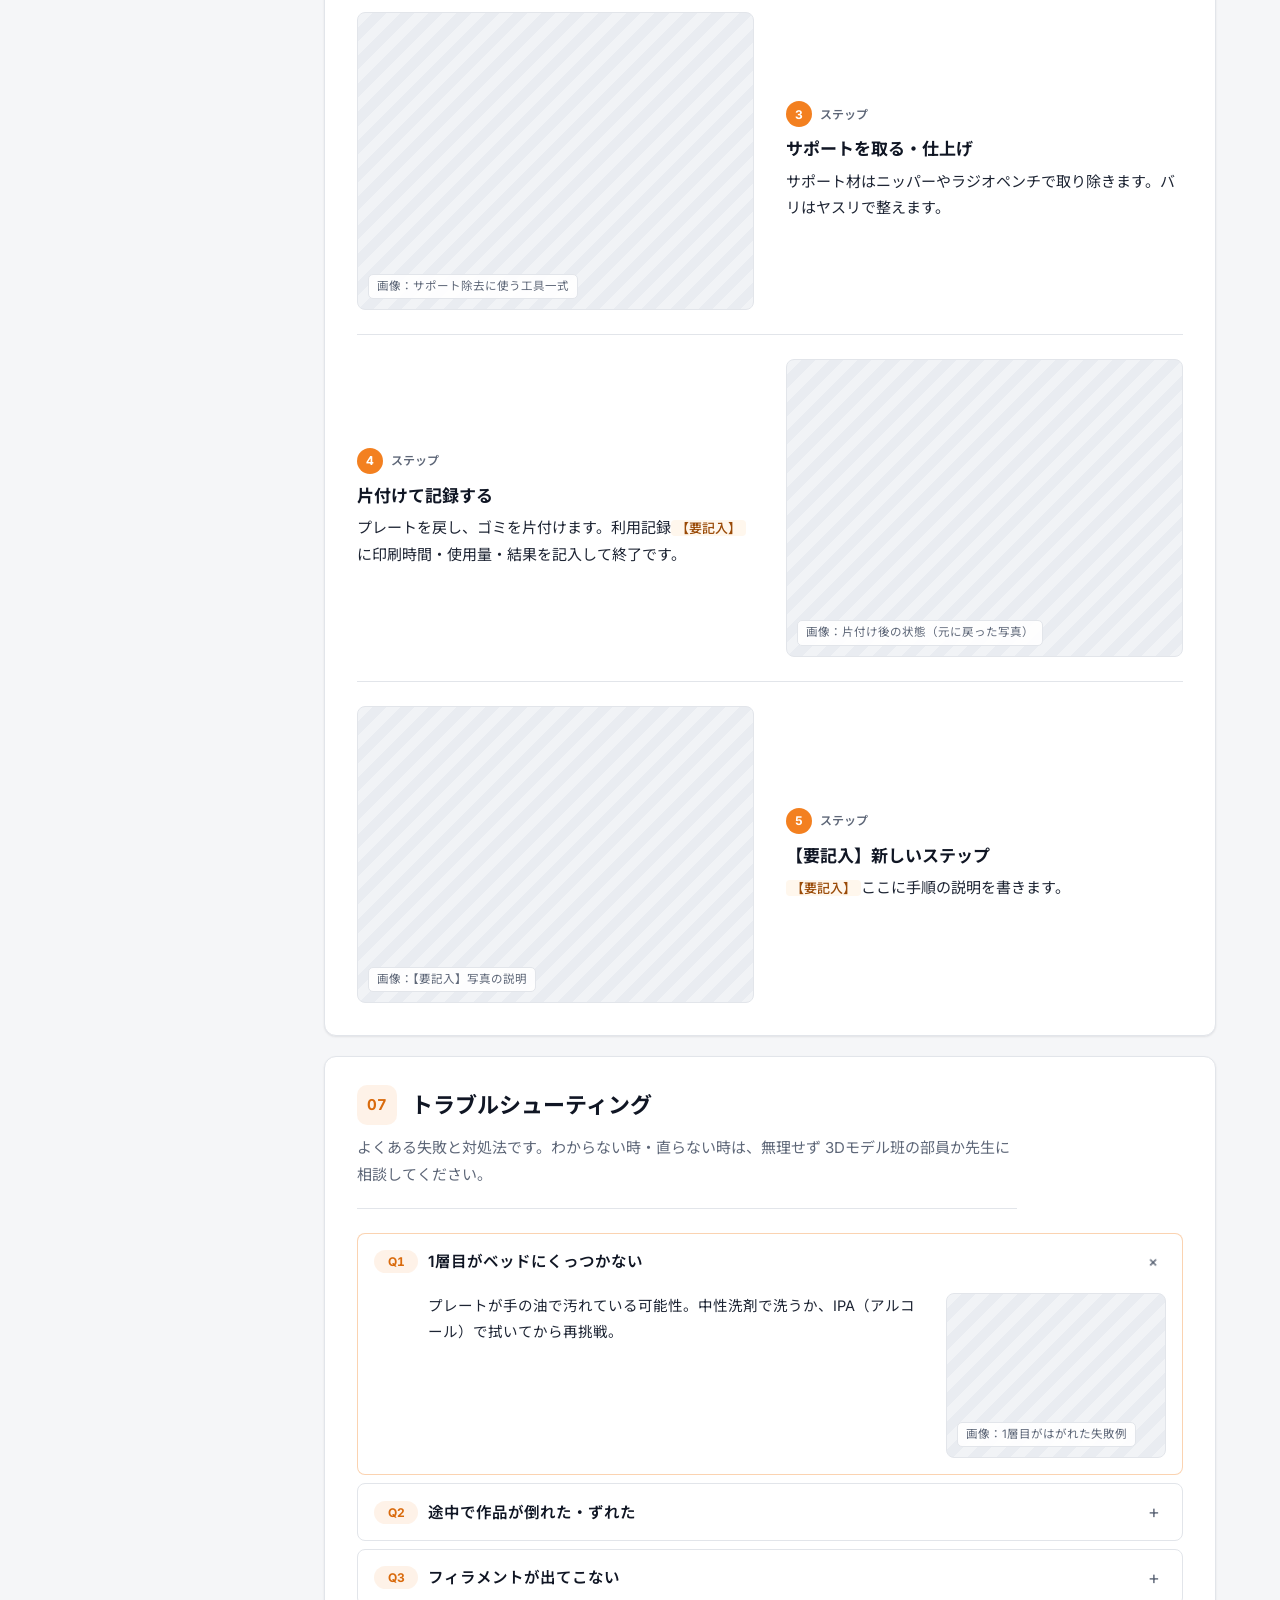
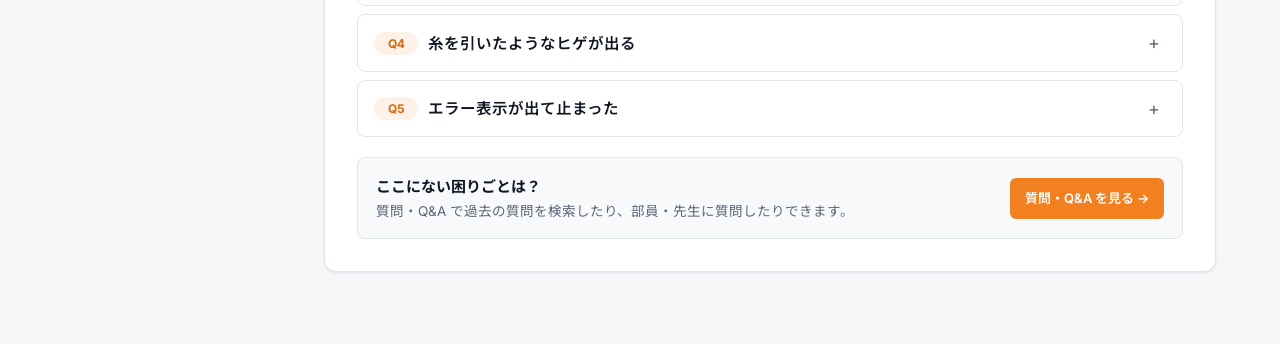
==== commit 9bd4a93b: "feat: sync local ScienceHUB 3D printer guide with workspace Connect Cursor workspace to GitHub; incl" ====
--- a/index.html
+++ b/index.html
@@ -1,19 +1,78 @@
 <!DOCTYPE html>
 <html lang="ja">
 <head>
-<meta charset="UTF-8">
-<meta name="viewport" content="width=device-width, initial-scale=1">
-<meta name="theme-color" content="#f38020">
-<title>3Dプリンター使い方ガイド — ScienceHUB</title>
-<link rel="icon" href="./assets/icon-192.png">
-<link rel="preconnect" href="https://fonts.googleapis.com">
-<link rel="preconnect" href="https://fonts.gstatic.com" crossorigin>
-<link href="https://fonts.googleapis.com/css2?family=Inter:wght@400;500;600;700&family=Noto+Sans+JP:wght@400;500;700&display=swap" rel="stylesheet">
-<link rel="stylesheet" href="./css/style.css">
+  <meta charset="UTF-8">
+  <meta name="viewport" content="width=device-width, initial-scale=1">
+  <meta name="theme-color" content="#f38020">
+  <title>3Dプリンター使い方ガイド — ScienceHUB</title>
+  <link rel="icon" href="assets/icon-192.png">
+  <link rel="preconnect" href="https://fonts.googleapis.com">
+  <link rel="preconnect" href="https://fonts.gstatic.com" crossorigin>
+  <link href="https://fonts.googleapis.com/css2?family=Inter:wght@400;500;600;700&family=Noto+Sans+JP:wght@400;500;700&display=swap" rel="stylesheet">
+  <link rel="stylesheet" href="css/style.css?v=20261003a">
 </head>
 <body>
-<div id="root"></div>
-<script src="./js/guide-data.js"></script>
-<script src="./js/main.js"></script>
+  <header class="site-header">
+    <div class="header-inner">
+      <a href="/" class="site-title"><img src="assets/icon-192.png" alt=""><b class="site-name">ScienceHUB</b> <span>3Dプリンター使い方ガイド</span></a>
+      <div class="seg" id="machine-seg" role="tablist" aria-label="機種"></div>
+      <a class="btn btn-primary hdr-cta" data-reserve href="#">3D印刷予約</a>
+    </div>
+  </header>
+
+  <div class="main-content">
+    <section class="hero">
+      <div class="hero-text">
+        <span class="badge badge-plain">自然科学部 / 3Dモデル班制作</span>
+        <h1 class="page-heading">3Dプリンター利用ガイド</h1>
+        <p class="page-subheading">本校3Dプリンターの使い方です。データ作りから取り外しまで、この順番どおりに進めればOK。わからないところは飛ばさずに、担当の生徒か先生に聞いてください。</p>
+        <div class="hero-actions">
+          <a class="btn btn-primary" data-reserve href="#">カレンダーから予約する →</a>
+          <a class="btn btn-secondary" href="#check">印刷前チェックリスト</a>
+          <a class="btn btn-secondary" href="questions/index.html">質問・Q&amp;A</a>
+        </div>
+      </div>
+      <dl class="card spec">
+        <div class="spec-h"><b>使用機種の情報</b><span class="badge badge-muted" id="spec-maker"></span></div>
+        <div class="spec-row"><dt>機種</dt><dd id="spec-name"></dd></div>
+        <div class="spec-row"><dt>スライサー</dt><dd id="spec-slicer"></dd></div>
+        <div class="spec-row"><dt>基本材料</dt><dd>PLA</dd></div>
+        <div class="spec-row"><dt>設置場所</dt><dd>プレハブ３階 物理実験室</dd></div>
+        <div class="spec-row"><dt>担当生徒</dt><dd>自然科学部 3Dモデル班<span class="spec-note">(309HR 金田、田村、藤原)</span></dd></div>
+        <div class="spec-row"><dt>担当教諭</dt><dd>川井先生</dd></div>
+      </dl>
+    </section>
+
+    <div class="layout">
+      <nav class="toc card" aria-label="もくじ">
+        <div class="toc-h">もくじ</div>
+        <div id="toc-links"></div>
+        <div class="keyhint"><kbd>↑</kbd><kbd>↓</kbd> キーでステップごとに移動できます</div>
+        <a class="toc-qa" href="questions/index.html"><b>わからないことは？</b>質問・Q&amp;A へ →</a>
+      </nav>
+      <div class="main-col">
+        <div class="swipehint">← 左右にスワイプでステップごとに移動できます →</div>
+        <main id="sections"></main>
+      </div>
+    </div>
+  </div>
+
+
+  <div class="toc-sheet" id="toc-sheet">
+    <div class="toc-sheet-bd" data-toc-close></div>
+    <aside class="toc-sheet-pn" aria-label="もくじ">
+      <button class="toc-tab" id="toc-pill" type="button" aria-expanded="false" aria-controls="toc-sheet-list" aria-label="もくじを開く">
+        <span class="toc-tab-in"><svg viewBox="0 0 16 16" aria-hidden="true"><path d="M10 3.5 5.5 8l4.5 4.5" fill="none" stroke="currentColor" stroke-width="1.8" stroke-linecap="round" stroke-linejoin="round"/></svg></span>
+      </button>
+      <div class="toc-sheet-hd"><b>もくじ</b></div>
+      <div class="toc-sheet-list" id="toc-sheet-list"></div>
+      <a class="toc-qa toc-sheet-qa" href="questions/index.html"><b>わからないことは？</b>質問・Q&amp;A へ →</a>
+    </aside>
+  </div>
+
+  <div class="page-toast" id="page-toast" role="status"></div>
+
+  <script src="js/data.js?v=20261003a"></script>
+  <script src="js/main.js?v=20261003a"></script>
 </body>
 </html>
--- a/css/style.css
+++ b/css/style.css
@@ -1,203 +1,297 @@
-﻿  :root{
-    --color-primary:#f38020; --color-primary-dark:#d96a0c; --color-primary-soft:rgba(243,128,32,.1); --color-primary-line:rgba(243,128,32,.35);
-    --color-bg:#f5f6f8; --color-surface:#fff; --color-surface-muted:#f8f9fb;
-    --color-border:#e2e5ea; --color-border-strong:#c9ced6;
-    --color-text:#1d2433; --color-heading:#101624; --color-text-muted:#5e6778; --color-text-faint:#8a92a1;
-    --color-warn-bg:#fff7ed; --color-warn-line:#fbc998; --color-warn-ink:#9a4a07;
-    --color-tip-bg:#eff5ff; --color-tip-line:#bcd3fb; --color-tip-ink:#1f4fae;
-    --color-success:#1f9d55;
-    --radius-sm:6px; --radius-md:8px; --radius-lg:12px;
-    --shadow-sm:0 1px 2px rgba(16,22,36,.05),0 1px 3px rgba(16,22,36,.04);
-    --shadow-md:0 6px 20px rgba(16,22,36,.08);
-    --font:'Inter','Noto Sans JP','Hiragino Sans','Hiragino Kaku Gothic ProN',sans-serif;
-    --head-h:61px;
-  }
-  *{box-sizing:border-box}
-  html{scroll-behavior:smooth;scroll-padding-top:84px}
-  body{margin:0;background:var(--color-bg);color:var(--color-text);font-family:var(--font);font-size:15px;line-height:1.75;-webkit-font-smoothing:antialiased;font-feature-settings:"palt" 0}
-  h1,h2,h3,p{margin:0;text-wrap:pretty}
-  button{font:inherit;color:inherit}
-  a{color:var(--color-primary)}
-  .num{font-variant-numeric:tabular-nums;font-family:'Inter',sans-serif}
-
-  /* 笏笏 site header (ScienceHUB) 笏笏 */
-  .site-header{position:sticky;top:0;z-index:20;background:var(--color-surface);border-bottom:1px solid var(--color-border);box-shadow:var(--shadow-sm)}
-  .header-inner{max-width:1200px;margin:0 auto;padding:10px 24px;display:flex;align-items:center;gap:16px;min-height:var(--head-h)}
-  .site-title{display:flex;align-items:center;gap:10px;flex:1;min-width:0;text-decoration:none;color:var(--color-heading);font-weight:700;font-size:17px;letter-spacing:-.01em;white-space:nowrap}
-  .site-title img{width:32px;height:32px;border-radius:50%;background:#fff;border:1px solid var(--color-border)}
-  .site-title span{font-weight:500;color:var(--color-text-muted);font-size:14px;padding-left:10px;border-left:1px solid var(--color-border);overflow:hidden;text-overflow:ellipsis}
-
-  .seg{display:inline-flex;background:var(--color-surface-muted);border:1px solid var(--color-border);border-radius:var(--radius-md);padding:3px;gap:2px;flex-shrink:0}
-  .seg button{background:none;border:0;border-radius:var(--radius-sm);padding:6px 12px;font-size:13px;font-weight:600;cursor:pointer;color:var(--color-text-muted);min-height:32px;transition:background .15s,color .15s}
-  .seg button:hover{color:var(--color-text)}
-  .seg button.on{background:var(--color-surface);color:var(--color-primary);box-shadow:0 1px 2px rgba(16,22,36,.12)}
-
-  .btn{display:inline-flex;align-items:center;gap:6px;border-radius:var(--radius-sm);padding:8px 14px;font-size:13px;font-weight:600;text-decoration:none;cursor:pointer;border:1px solid transparent;min-height:36px;white-space:nowrap;transition:background .15s,border-color .15s}
-  .btn-primary{background:var(--color-primary);color:#fff}
-  .btn-primary:hover{background:var(--color-primary-dark)}
-  .btn-secondary{background:var(--color-surface);border-color:var(--color-border);color:var(--color-text)}
-  .btn-secondary:hover{border-color:var(--color-border-strong);background:var(--color-surface-muted)}
-
-  /* 笏笏 page heading 笏笏 */
-  .main-content{max-width:1200px;margin:0 auto;padding:36px 24px 0}
-  .hero{display:grid;grid-template-columns:1.35fr 1fr;gap:28px;align-items:stretch;margin-bottom:28px}
-  .hero-text{padding:8px 0}
-  .badge{display:inline-flex;align-items:center;gap:6px;font-size:12px;font-weight:600;padding:3px 10px;border-radius:999px;background:var(--color-primary-soft);color:var(--color-primary-dark);line-height:1.6;white-space:nowrap}
-  .badge-muted{background:var(--color-surface-muted);color:var(--color-text-muted);border:1px solid var(--color-border)}
-  .page-heading{font-size:clamp(28px,4vw,40px);line-height:1.25;font-weight:700;color:var(--color-heading);letter-spacing:-.01em;margin:14px 0 12px}
-  .page-subheading{color:var(--color-text-muted);max-width:38em;font-size:15px}
-  .hero-actions{display:flex;gap:10px;margin-top:22px;flex-wrap:wrap}
-
-  .card{background:var(--color-surface);border:1px solid var(--color-border);border-radius:var(--radius-lg);box-shadow:var(--shadow-sm)}
-  .spec{padding:6px 0;margin:0}
-  .spec-h{display:flex;justify-content:space-between;align-items:center;padding:12px 20px 10px;border-bottom:1px solid var(--color-border)}
-  .spec-h b{font-size:13px;color:var(--color-heading)}
-  .spec-row{display:grid;grid-template-columns:96px 1fr;gap:12px;padding:9px 20px;font-size:14px;border-bottom:1px solid var(--color-border)}
-  .spec-row:last-child{border-bottom:0}
-  .spec-row dt{color:var(--color-text-muted);font-size:13px}
-  .spec-row dd{margin:0;font-weight:500;color:var(--color-heading)}
-  .todo{color:var(--color-warn-ink);background:var(--color-warn-bg);border-radius:4px;padding:0 5px;font-weight:500;font-size:13px}
-
-  /* 笏笏 body layout 笏笏 */
-  .layout{display:grid;grid-template-columns:232px 1fr;gap:28px;align-items:start}
-  .toc{position:sticky;top:84px;padding:14px 10px}
-  .toc-h{font-size:11px;font-weight:700;color:var(--color-text-faint);letter-spacing:.08em;padding:0 10px 8px}
-  .toc a{display:flex;gap:10px;align-items:center;padding:7px 10px;color:var(--color-text-muted);text-decoration:none;font-size:14px;border-radius:var(--radius-sm);line-height:1.45;transition:background .15s,color .15s}
-  .toc a:hover{background:var(--color-surface-muted);color:var(--color-text)}
-  .toc a span{font-size:11.5px;font-weight:600;width:24px;height:22px;display:grid;place-items:center;border-radius:5px;background:var(--color-surface-muted);border:1px solid var(--color-border);flex-shrink:0;color:var(--color-text-muted)}
-  .toc a.on{background:var(--color-primary-soft);color:var(--color-primary-dark);font-weight:600}
-  .toc a.on span{background:var(--color-primary);border-color:var(--color-primary);color:#fff}
-  .keyhint{margin:12px 10px 2px;padding-top:12px;border-top:1px solid var(--color-border);font-size:12px;color:var(--color-text-muted);line-height:1.6}
-  kbd{font-family:var(--font);font-size:11px;font-weight:600;border:1px solid var(--color-border-strong);border-bottom-width:2px;border-radius:4px;padding:0 5px;margin-right:3px;background:var(--color-surface)}
-  main{min-width:0;display:flex;flex-direction:column;gap:20px;padding-bottom:72px}
-
-  /* 笏笏 section card 笏笏 */
-  .sec{padding:28px 32px 32px}
-  .sec-h{display:flex;gap:14px;align-items:center;margin-bottom:10px}
-  .sec-no{width:40px;height:40px;border-radius:10px;background:var(--color-primary-soft);color:var(--color-primary-dark);display:grid;place-items:center;font-weight:700;font-size:15px;flex-shrink:0}
-  .sec-h h2{font-size:22px;line-height:1.35;color:var(--color-heading);font-weight:700;flex:1}
-  .lead{color:var(--color-text-muted);margin-bottom:24px;max-width:44em;padding-bottom:20px;border-bottom:1px solid var(--color-border)}
-
-  /* placeholder */
-  .ph{position:relative;aspect-ratio:4/3;border-radius:var(--radius-md);background:repeating-linear-gradient(135deg,#f1f3f6 0 10px,#e9ecf1 10px 20px);border:1px solid var(--color-border);display:flex;align-items:flex-end;overflow:hidden}
-  .ph img{position:absolute;inset:0;width:100%;height:100%;object-fit:cover}
-  .ph-l{font-size:11.5px;color:var(--color-text-muted);background:rgba(255,255,255,.92);padding:3px 8px;margin:10px;border-radius:5px;border:1px solid var(--color-border);line-height:1.5}
-
-  /* step */
-  .st-no{display:flex;align-items:center;gap:8px;font-size:12px;font-weight:600;color:var(--color-text-muted)}
-  .st-no b{display:inline-grid;place-items:center;width:26px;height:26px;border-radius:50%;background:var(--color-primary);color:#fff;font-size:12px;font-weight:700}
-  .st h3{font-size:17px;line-height:1.5;margin:10px 0 6px;color:var(--color-heading);font-weight:700}
-  .st p{font-size:15px}
-  .note{margin-top:14px;display:flex;gap:10px;font-size:13.5px;line-height:1.65;padding:10px 12px;border-radius:var(--radius-md);border:1px solid}
-  .note i{font-style:normal;font-size:11px;font-weight:700;padding:1px 8px;border-radius:999px;height:fit-content;margin-top:2px;color:#fff;flex-shrink:0}
-  .note.warn{background:var(--color-warn-bg);border-color:var(--color-warn-line);color:#5c3106}
-  .note.warn i{background:var(--color-primary)}
-  .note.tip{background:var(--color-tip-bg);border-color:var(--color-tip-line);color:#1b3566}
-  .note.tip i{background:#3b74e0}
-
-  /* layout: alternating */
-  .L-alt .st{display:grid;grid-template-columns:1fr 1fr;gap:32px;align-items:center;padding:24px 0;border-top:1px solid var(--color-border)}
-  .L-alt .st:first-child{border-top:0;padding-top:0}
-  .L-alt .st:last-child{padding-bottom:0}
-  .L-alt .st.st-flip .ph{order:2}
-  .L-alt .st.st-noimg{grid-template-columns:1fr}
-  .L-alt .st.st-noimg>div{max-width:46em}
-
-  /* layout: card grid */
-  .L-grid{display:grid;grid-template-columns:repeat(var(--cols,3),1fr);gap:16px}
-  .L-grid .st{background:var(--color-surface-muted);border:1px solid var(--color-border);border-radius:var(--radius-md);display:flex;flex-direction:column;overflow:hidden}
-  .L-grid .st .ph{border:0;border-bottom:1px solid var(--color-border);border-radius:0}
-  .L-grid .st-body{padding:14px 16px 16px;flex:1;display:flex;flex-direction:column}
-  .L-grid .st h3{font-size:16px}
-  .L-grid .st p{font-size:14px;margin-bottom:14px}
-  .L-grid .note{margin-top:auto}
-
-  /* layout: vertical list */
-  .L-list .st{display:grid;grid-template-columns:40px 1fr;gap:0 18px;padding-bottom:28px}
-  .L-list .st::before{content:"";position:absolute;left:19px;top:44px;bottom:6px;width:2px;background:var(--color-border);border-radius:2px}
-  .L-list .st:last-child{padding-bottom:0}
-  .L-list .st:last-child::before{display:none}
-  .L-list .st-rail b{display:grid;place-items:center;width:40px;height:40px;border-radius:50%;background:var(--color-primary);color:#fff;font-size:14px;font-weight:700}
-  .L-list .st h3{margin-top:7px}
-  .L-list .ph{margin-top:14px;max-width:520px}
-
-  /* checklist */
-  .check{border:1px solid var(--color-border);border-radius:var(--radius-md);background:var(--color-surface-muted);overflow:hidden;margin-bottom:28px}
-  .check-h{padding:14px 18px 12px;display:grid;grid-template-columns:1fr auto;gap:8px 12px;align-items:center;background:var(--color-surface);border-bottom:1px solid var(--color-border)}
-  .check-h b{font-size:15px;color:var(--color-heading)}
-  .check-h .cnt{font-size:13px;font-weight:600;color:var(--color-text-muted)}
-  .check-h .cnt.done{color:var(--color-success)}
-  .bar{grid-column:1/-1;height:6px;background:#eceef2;border-radius:999px;overflow:hidden}
-  .bar i{display:block;height:100%;background:var(--color-primary);border-radius:999px;transition:width .3s cubic-bezier(.2,.8,.2,1)}
-  .bar.done i{background:var(--color-success)}
-  .check ul{list-style:none;margin:0;padding:8px;display:grid;grid-template-columns:1fr 1fr;gap:2px 8px}
-  .check li button{display:flex;gap:10px;align-items:flex-start;width:100%;text-align:left;background:none;border:0;border-radius:var(--radius-sm);padding:9px 10px;cursor:pointer;font-size:14.5px;line-height:1.55;min-height:44px;transition:background .15s}
-  .check li button:hover{background:var(--color-surface)}
-  .box{flex-shrink:0;width:18px;height:18px;border:1.5px solid var(--color-border-strong);border-radius:4px;margin-top:2px;display:grid;place-items:center;font-size:12px;font-weight:700;line-height:1;background:var(--color-surface);transition:.15s}
-  .on .box{background:var(--color-primary);border-color:var(--color-primary);color:#fff}
-  .on .ct{color:var(--color-text-faint);text-decoration:line-through}
-  .check-f{border-top:1px solid var(--color-border);padding:8px 14px;display:flex;justify-content:flex-end;background:var(--color-surface)}
-  .check-f button{background:none;border:0;font-size:12.5px;font-weight:600;color:var(--color-text-muted);cursor:pointer;padding:4px 8px;border-radius:var(--radius-sm)}
-  .check-f button:hover{background:var(--color-surface-muted);color:var(--color-text)}
-
-  /* trouble */
-  .tr{display:flex;flex-direction:column;gap:8px}
-  .tr-i{border:1px solid var(--color-border);border-radius:var(--radius-md);background:var(--color-surface);overflow:hidden;transition:border-color .15s}
-  .tr-i.open{border-color:var(--color-primary-line)}
-  .tr-q{width:100%;display:grid;grid-template-columns:44px 1fr 24px;align-items:center;gap:10px;padding:12px 16px;background:none;border:0;cursor:pointer;text-align:left;font-size:15.5px;font-weight:600;color:var(--color-heading);min-height:54px}
-  .tr-q:hover{background:var(--color-surface-muted)}
-  .tr-q span{font-size:12px;font-weight:700;color:var(--color-primary-dark);background:var(--color-primary-soft);border-radius:999px;text-align:center;padding:1px 0}
-  .tr-q em{font-style:normal;font-size:18px;font-weight:400;text-align:center;color:var(--color-text-muted);transition:transform .2s}
-  .tr-i.open .tr-q em{transform:rotate(45deg)}
-  .tr-a{display:grid;grid-template-columns:1fr 220px;gap:20px;padding:4px 16px 16px 70px;font-size:14.5px}
-
-  /* footer */
-  .site-footer{border-top:1px solid var(--color-border);background:var(--color-surface)}
-  .footer-inner{max-width:1200px;margin:0 auto;padding:24px;display:flex;justify-content:space-between;align-items:center;gap:20px;flex-wrap:wrap}
-  .footer-club{display:flex;gap:12px;align-items:center}
-  .footer-club img{width:44px;height:44px;border-radius:50%;border:1px solid var(--color-border)}
-  .footer-club b{display:block;font-size:14px;color:var(--color-heading)}
-  .footer-club span{font-size:12.5px;color:var(--color-text-muted)}
-  .footer-meta{font-size:12.5px;color:var(--color-text-muted);display:flex;gap:18px;flex-wrap:wrap;align-items:center}
-  .footer-meta a{text-decoration:none;font-weight:600}
-
-  /* key nav */
-  @keyframes stImg{from{opacity:.2;transform:translateX(-24px)}to{opacity:1;transform:none}}
-  @keyframes stImgR{from{opacity:.2;transform:translateX(24px)}to{opacity:1;transform:none}}
-  @keyframes stTxt{from{opacity:0;transform:translateY(14px)}to{opacity:1;transform:none}}
-  @keyframes stRing{0%{box-shadow:0 0 0 0 rgba(243,128,32,0)}30%{box-shadow:0 0 0 6px var(--color-primary-soft)}100%{box-shadow:0 0 0 12px rgba(243,128,32,0)}}
-  .st{position:relative}
-  .st-arrive>.ph{animation:stImg .55s cubic-bezier(.2,.8,.2,1)}
-  .L-alt .st-arrive.st-flip>.ph{animation-name:stImgR}
-  .st-arrive>div:not(.ph){animation:stTxt .55s .08s cubic-bezier(.2,.8,.2,1) both}
-  .st-arrive .st-no b,.st-arrive .st-rail b{animation:stRing .8s ease-out}
-  .check.st-arrive,.tr-i.st-arrive{animation:stTxt .5s cubic-bezier(.2,.8,.2,1)}
-  .page-toast{position:fixed;left:50%;bottom:24px;z-index:30;background:var(--color-heading);color:#fff;font-size:13px;font-weight:500;padding:9px 16px;border-radius:999px;box-shadow:var(--shadow-md);opacity:0;transform:translate(-50%,8px);transition:.25s;pointer-events:none;white-space:nowrap}
-  .page-toast b{color:var(--color-primary);margin-left:8px}
-  .page-toast.show{opacity:1;transform:translate(-50%,0)}
-
-  /* responsive */
-  @media (max-width:1000px){
-    .layout{grid-template-columns:1fr;gap:16px}
-    .toc{position:sticky;top:var(--head-h);z-index:10;display:flex;gap:6px;overflow-x:auto;padding:8px;margin:0 -24px;border-radius:0;border-left:0;border-right:0;scrollbar-width:none}
-    .toc-h,.keyhint{display:none}
-    .toc a{white-space:nowrap;flex-shrink:0;padding:6px 10px}
-    html{scroll-padding-top:124px}
-    .L-grid{--cols:2 !important}
-  }
-  @media (max-width:720px){
-    .main-content{padding:24px 16px 0}
-    .toc{margin:0 -16px}
-    .hero{grid-template-columns:1fr;gap:20px}
-    .header-inner{padding:8px 16px;gap:10px}
-    .site-title span,.hdr-cta{display:none}
-    .seg button{padding:5px 8px;font-size:11.5px}
-    .sec{padding:22px 18px 24px}
-    .sec-h{flex-wrap:wrap}
-    .sec-h h2{font-size:19px}
-    .L-alt .st{grid-template-columns:1fr;gap:14px}
-    .L-alt .st.st-flip .ph{order:0}
-    .L-grid{--cols:1 !important}
-    .check ul{grid-template-columns:1fr}
-    .tr-a{grid-template-columns:1fr;padding-left:16px}
-  }
+/* 3Dプリンター使い方ガイド — ScienceHUB スタイル */
+:root{
+  --color-primary:#f38020; --color-primary-dark:#d96a0c; --color-primary-soft:rgba(243,128,32,.1); --color-primary-line:rgba(243,128,32,.35);
+  --color-bg:#f5f6f8; --color-surface:#fff; --color-surface-muted:#f8f9fb;
+  --color-border:#e2e5ea; --color-border-strong:#c9ced6;
+  --color-text:#1d2433; --color-heading:#101624; --color-text-muted:#5e6778; --color-text-faint:#8a92a1;
+  --color-warn-bg:#fff7ed; --color-warn-line:#fbc998; --color-warn-ink:#9a4a07;
+  --color-tip-bg:#eff5ff; --color-tip-line:#bcd3fb; --color-tip-ink:#1f4fae;
+  --color-success:#1f9d55;
+  --radius-sm:6px; --radius-md:8px; --radius-lg:12px;
+  --shadow-sm:0 1px 2px rgba(16,22,36,.05),0 1px 3px rgba(16,22,36,.04);
+  --shadow-md:0 6px 20px rgba(16,22,36,.08);
+  --font:'Inter','Noto Sans JP','Hiragino Sans','Hiragino Kaku Gothic ProN',sans-serif;
+  --head-h:61px;
+}
+*{box-sizing:border-box}
+html{scroll-behavior:smooth;scroll-padding-top:84px}
+body{margin:0;background:var(--color-bg);color:var(--color-text);font-family:var(--font);font-size:15px;line-height:1.75;-webkit-font-smoothing:antialiased;font-feature-settings:"palt" 0}
+h1,h2,h3,p{margin:0;text-wrap:pretty}
+button{font:inherit;color:inherit}
+a{color:var(--color-primary)}
+.num{font-variant-numeric:tabular-nums;font-family:'Inter',sans-serif}
+/* ── site header (ScienceHUB) ── */
+.site-header{position:sticky;top:0;z-index:20;background:var(--color-surface);border-bottom:1px solid var(--color-border);box-shadow:var(--shadow-sm)}
+.header-inner{max-width:1200px;margin:0 auto;padding:10px 24px;display:flex;align-items:center;gap:16px;min-height:var(--head-h)}
+.site-title{display:flex;align-items:center;gap:10px;flex:1;min-width:0;text-decoration:none;color:var(--color-heading);font-weight:700;font-size:17px;letter-spacing:-.01em;white-space:nowrap}
+.site-title img{width:32px;height:32px;border-radius:50%;background:#fff;border:1px solid var(--color-border)}
+.site-title span{font-weight:500;color:var(--color-text-muted);font-size:14px;padding-left:10px;border-left:1px solid var(--color-border);overflow:hidden;text-overflow:ellipsis}
+.seg{display:inline-flex;background:var(--color-surface-muted);border:1px solid var(--color-border);border-radius:var(--radius-md);padding:3px;gap:2px;flex-shrink:0}
+.seg button{background:none;border:0;border-radius:var(--radius-sm);padding:6px 12px;font-size:13px;font-weight:600;cursor:pointer;color:var(--color-text-muted);min-height:32px;transition:background .15s,color .15s}
+.seg button:hover{color:var(--color-text)}
+.seg button.on{background:var(--color-surface);color:var(--color-primary);box-shadow:0 1px 2px rgba(16,22,36,.12)}
+.btn{display:inline-flex;align-items:center;gap:6px;border-radius:var(--radius-sm);padding:8px 14px;font-size:13px;font-weight:600;text-decoration:none;cursor:pointer;border:1px solid transparent;min-height:36px;white-space:nowrap;transition:background .15s,border-color .15s}
+.btn-primary{background:var(--color-primary);color:#fff}
+.btn-primary:hover{background:var(--color-primary-dark)}
+.btn-secondary{background:var(--color-surface);border-color:var(--color-border);color:var(--color-text)}
+.btn-secondary:hover{border-color:var(--color-border-strong);background:var(--color-surface-muted)}
+/* ── page heading ── */
+.main-content{max-width:1200px;margin:0 auto;padding:36px 24px 0}
+.hero{display:grid;grid-template-columns:1.35fr 1fr;gap:28px;align-items:stretch;margin-bottom:28px}
+.hero-text{padding:8px 0}
+.badge{display:inline-flex;align-items:center;gap:6px;font-size:12px;font-weight:600;padding:3px 10px;border-radius:999px;background:var(--color-primary-soft);color:var(--color-primary-dark);line-height:1.6;white-space:nowrap}
+.badge-muted{background:var(--color-surface-muted);color:var(--color-text-muted);border:1px solid var(--color-border)}
+.page-heading{font-size:clamp(28px,4vw,40px);line-height:1.25;font-weight:700;color:var(--color-heading);letter-spacing:-.01em;margin:14px 0 12px}
+.page-subheading{color:var(--color-text-muted);max-width:38em;font-size:15px}
+.hero-actions{display:flex;gap:10px;margin-top:22px;flex-wrap:wrap}
+.card{background:var(--color-surface);border:1px solid var(--color-border);border-radius:var(--radius-lg);box-shadow:var(--shadow-sm)}
+.spec{padding:6px 0;margin:0}
+.spec-h{display:flex;justify-content:space-between;align-items:center;padding:12px 20px 10px;border-bottom:1px solid var(--color-border)}
+.spec-h b{font-size:13px;color:var(--color-heading)}
+.spec-row{display:grid;grid-template-columns:96px 1fr;gap:12px;padding:9px 20px;font-size:14px;border-bottom:1px solid var(--color-border)}
+.spec-row:last-child{border-bottom:0}
+.spec-row dt{color:var(--color-text-muted);font-size:13px}
+.spec-row dd{margin:0;font-weight:500;color:var(--color-heading)}
+.todo{color:var(--color-warn-ink);background:var(--color-warn-bg);border-radius:4px;padding:0 5px;font-weight:500;font-size:13px}
+/* ── body layout ── */
+.layout{display:grid;grid-template-columns:232px 1fr;gap:28px;align-items:start}
+.main-col{min-width:0}
+.toc{position:sticky;top:84px;padding:14px 10px}
+.toc-h{font-size:11px;font-weight:700;color:var(--color-text-faint);letter-spacing:.08em;padding:0 10px 8px}
+.toc a{display:flex;gap:10px;align-items:center;padding:7px 10px;color:var(--color-text-muted);text-decoration:none;font-size:14px;border-radius:var(--radius-sm);line-height:1.45;transition:background .15s,color .15s}
+.toc a:hover{background:var(--color-surface-muted);color:var(--color-text)}
+.toc a span{font-size:11.5px;font-weight:600;width:24px;height:22px;display:grid;place-items:center;border-radius:5px;background:var(--color-surface-muted);border:1px solid var(--color-border);flex-shrink:0;color:var(--color-text-muted)}
+.toc a.on{background:var(--color-primary-soft);color:var(--color-primary-dark);font-weight:600}
+.toc a.on span{background:var(--color-primary);border-color:var(--color-primary);color:#fff}
+.keyhint{margin:12px 10px 2px;padding-top:12px;border-top:1px solid var(--color-border);font-size:12px;color:var(--color-text-muted);line-height:1.6}
+/* ── もくじ（小画面用：右端から引き出すドロワー） ── */
+.toc-sheet{display:none}
+@media (max-width:1000px){
+  /* 右端から引き出すドロワー（ヘッダーの下に出る。ヘッダーは隠さない） */
+  .toc-sheet{display:block}
+  .toc-sheet-bd{position:fixed;left:0;right:0;bottom:0;top:var(--hdr-h,var(--head-h));z-index:14;background:rgba(16,22,36,.36);opacity:0;visibility:hidden;transition:opacity .22s,visibility .22s}
+  .toc-sheet.open .toc-sheet-bd{opacity:1;visibility:visible}
+  .toc-sheet-pn{position:fixed;top:var(--hdr-h,var(--head-h));right:0;bottom:0;z-index:15;width:min(78vw,300px);display:flex;flex-direction:column;background:var(--color-surface);border-left:1px solid var(--color-border);transform:translateX(100%);transition:transform .3s cubic-bezier(.2,.8,.2,1),box-shadow .3s;padding-bottom:env(safe-area-inset-bottom,0px)}
+  .toc-sheet.open .toc-sheet-pn{transform:none;box-shadow:-10px 0 30px rgba(16,22,36,.14)}
+  /* つまみ（左側の角を斜めに落としたタブ） */
+  .toc-tab{position:absolute;top:12px;left:-29px;width:30px;height:60px;padding:0;border:0;background:none;cursor:pointer;color:var(--color-text-muted);filter:drop-shadow(-1px 0 0 var(--color-border-strong)) drop-shadow(0 1px 0 var(--color-border-strong)) drop-shadow(0 -1px 0 var(--color-border-strong)) drop-shadow(-3px 2px 6px rgba(16,22,36,.10))}
+  .toc-tab-in{display:grid;place-items:center;width:100%;height:100%;padding-left:3px;background:var(--color-surface);clip-path:polygon(10px 0,100% 0,100% 100%,10px 100%,0 calc(100% - 10px),0 10px)}
+  .toc-tab svg{width:16px;height:16px;transition:transform .3s cubic-bezier(.2,.8,.2,1)}
+  .toc-tab:hover{color:var(--color-primary)}
+  .toc-tab[aria-expanded="true"]{color:var(--color-primary)}
+  .toc-tab[aria-expanded="true"] svg{transform:rotate(180deg)}
+  .toc-tab:focus-visible{outline:none}
+  .toc-tab:focus-visible .toc-tab-in{background:var(--color-primary-soft)}
+  .toc-sheet-hd{display:flex;align-items:center;padding:16px 20px 12px;border-bottom:1px solid var(--color-border)}
+  .toc-sheet-hd b{font-size:12px;font-weight:700;color:var(--color-text-faint);letter-spacing:.08em}
+  .toc-sheet-list{flex:1;overflow-y:auto;padding:10px;overscroll-behavior:contain}
+  .toc-sheet-list a{display:flex;align-items:center;gap:12px;padding:11px 12px;line-height:1.45;border-radius:var(--radius-md);color:var(--color-text);text-decoration:none;font-size:15px;font-weight:600;min-height:48px;transition:background .15s,color .15s}
+  .toc-sheet-list a:hover{background:var(--color-surface-muted)}
+  .toc-sheet-list a span{display:grid;place-items:center;width:26px;height:24px;flex-shrink:0;border-radius:5px;background:var(--color-surface-muted);border:1px solid var(--color-border);color:var(--color-text-muted);font-size:11.5px;font-weight:600}
+  .toc-sheet-list a.on{background:var(--color-primary-soft);color:var(--color-primary-dark)}
+  .toc-sheet-list a.on span{background:var(--color-primary);border-color:var(--color-primary);color:#fff}
+}
+/* Q&A への導線 */
+a.toc-qa,.toc a.toc-qa{display:block;gap:0;margin:10px 0 0;padding:10px 12px;border:1px solid var(--color-border);border-radius:var(--radius-md);background:var(--color-surface-muted);font-size:13px;font-weight:600;color:var(--color-primary-dark);text-decoration:none;line-height:1.5;transition:border-color .15s,background .15s}
+a.toc-qa b{display:block;font-size:12px;font-weight:600;color:var(--color-text-muted)}
+a.toc-qa:hover,.toc a.toc-qa:hover{color:var(--color-primary-dark);border-color:var(--color-primary-line);background:var(--color-primary-soft)}
+a.toc-sheet-qa{margin:0 10px 14px}
+.qa-cta{margin-top:20px;display:flex;align-items:center;justify-content:space-between;gap:16px;flex-wrap:wrap;padding:16px 18px;border-radius:var(--radius-md);background:var(--color-surface-muted);border:1px solid var(--color-border)}
+.qa-cta b{display:block;font-size:15px;color:var(--color-heading)}
+.qa-cta span{display:block;font-size:13.5px;color:var(--color-text-muted);line-height:1.6}
+@media (max-width:720px){.qa-cta .btn{width:100%;justify-content:center}}
+/* 開くときの軽いアニメーション：見出し→各項目が右から順にふわっと入る */
+@keyframes tocItemIn{from{opacity:0;transform:translateX(16px)}to{opacity:1;transform:none}}
+@keyframes tocTabNudge{0%,100%{transform:none}40%{transform:translateX(-3px)}}
+@media (max-width:1000px){
+  .toc-sheet.open .toc-sheet-hd,.toc-sheet.open .toc-sheet-list a{animation:tocItemIn .38s cubic-bezier(.2,.8,.2,1) both}
+  .toc-sheet.open .toc-sheet-hd{animation-delay:.06s}
+  .toc-sheet.open .toc-sheet-list a:nth-child(1){animation-delay:.09s}
+  .toc-sheet.open .toc-sheet-list a:nth-child(2){animation-delay:.12s}
+  .toc-sheet.open .toc-sheet-list a:nth-child(3){animation-delay:.15s}
+  .toc-sheet.open .toc-sheet-list a:nth-child(4){animation-delay:.18s}
+  .toc-sheet.open .toc-sheet-list a:nth-child(5){animation-delay:.21s}
+  .toc-sheet.open .toc-sheet-list a:nth-child(6){animation-delay:.24s}
+  .toc-sheet.open .toc-sheet-list a:nth-child(7){animation-delay:.27s}
+  .toc-sheet.open .toc-sheet-list a:nth-child(n+8){animation-delay:.3s}
+  /* 閉じているつまみは、ホバーで少し手前に出る */
+  .toc-sheet:not(.open) .toc-tab:hover .toc-tab-in{animation:tocTabNudge .5s cubic-bezier(.2,.8,.2,1)}
+}
+@media (prefers-reduced-motion:reduce){
+  .toc-sheet-bd,.toc-sheet-pn,.toc-tab svg{transition:none}
+  .toc-sheet.open .toc-sheet-hd,.toc-sheet.open .toc-sheet-list a,.toc-tab .toc-tab-in{animation:none!important}
+}
+.swipehint{display:none;margin:0 0 12px;font-size:12px;color:var(--color-text-muted);line-height:1.6}
+kbd{font-family:var(--font);font-size:11px;font-weight:600;border:1px solid var(--color-border-strong);border-bottom-width:2px;border-radius:4px;padding:0 5px;margin-right:3px;background:var(--color-surface)}
+main{min-width:0;display:flex;flex-direction:column;gap:20px;padding-bottom:72px}
+/* ── section card ── */
+.sec{padding:28px 32px 32px}
+.sec-h{display:flex;gap:14px;align-items:center;margin-bottom:10px}
+.sec-no{width:40px;height:40px;border-radius:10px;background:var(--color-primary-soft);color:var(--color-primary-dark);display:grid;place-items:center;font-weight:700;font-size:15px;flex-shrink:0}
+.sec-h h2{font-size:22px;line-height:1.35;color:var(--color-heading);font-weight:700;flex:1}
+.lead{color:var(--color-text-muted);margin-bottom:24px;max-width:44em;padding-bottom:20px;border-bottom:1px solid var(--color-border)}
+/* placeholder */
+.ph{position:relative;aspect-ratio:4/3;border-radius:var(--radius-md);background:repeating-linear-gradient(135deg,#f1f3f6 0 10px,#e9ecf1 10px 20px);border:1px solid var(--color-border);display:flex;align-items:flex-end;overflow:hidden}
+.ph img{position:absolute;inset:0;width:100%;height:100%;object-fit:cover}
+.ph-l{font-size:11.5px;color:var(--color-text-muted);background:rgba(255,255,255,.92);padding:3px 8px;margin:10px;border-radius:5px;border:1px solid var(--color-border);line-height:1.5}
+/* step */
+.st-no{display:flex;align-items:center;gap:8px;font-size:12px;font-weight:600;color:var(--color-text-muted)}
+.st-no b{display:inline-grid;place-items:center;width:26px;height:26px;border-radius:50%;background:var(--color-primary);color:#fff;font-size:12px;font-weight:700}
+.st h3{font-size:17px;line-height:1.5;margin:10px 0 6px;color:var(--color-heading);font-weight:700}
+.st p{font-size:15px}
+.note{margin-top:14px;display:flex;gap:10px;font-size:13.5px;line-height:1.65;padding:10px 12px;border-radius:var(--radius-md);border:1px solid}
+.note i{font-style:normal;font-size:11px;font-weight:700;padding:1px 8px;border-radius:999px;height:fit-content;margin-top:2px;color:#fff;flex-shrink:0}
+.note.warn{background:var(--color-warn-bg);border-color:var(--color-warn-line);color:#5c3106}
+.note.warn i{background:var(--color-primary)}
+.note.tip{background:var(--color-tip-bg);border-color:var(--color-tip-line);color:#1b3566}
+.note.tip i{background:#3b74e0}
+/* layout: alternating */
+.L-alt .st{display:grid;grid-template-columns:1fr 1fr;gap:32px;align-items:center;padding:24px 0;border-top:1px solid var(--color-border)}
+.L-alt .st:first-child{border-top:0;padding-top:0}
+.L-alt .st:last-child{padding-bottom:0}
+.L-alt .st.st-flip .ph{order:2}
+.L-alt .st.st-noimg{grid-template-columns:1fr}
+.L-alt .st.st-noimg>div{max-width:46em}
+/* checklist */
+.check{border:1px solid var(--color-border);border-radius:var(--radius-md);background:var(--color-surface-muted);overflow:hidden;margin-bottom:28px}
+.check-h{padding:14px 18px 12px;display:grid;grid-template-columns:1fr auto;gap:8px 12px;align-items:center;background:var(--color-surface);border-bottom:1px solid var(--color-border)}
+.check-h b{font-size:15px;color:var(--color-heading)}
+.check-h .cnt{font-size:13px;font-weight:600;color:var(--color-text-muted)}
+.check-h .cnt.done{color:var(--color-success)}
+.bar{grid-column:1/-1;height:6px;background:#eceef2;border-radius:999px;overflow:hidden}
+.bar i{display:block;height:100%;background:var(--color-primary);border-radius:999px;transition:width .3s cubic-bezier(.2,.8,.2,1)}
+.bar.done i{background:var(--color-success)}
+.check ul{list-style:none;margin:0;padding:8px;display:grid;grid-template-columns:1fr 1fr;gap:2px 8px}
+.check li button{display:flex;gap:10px;align-items:flex-start;width:100%;text-align:left;background:none;border:0;border-radius:var(--radius-sm);padding:9px 10px;cursor:pointer;font-size:14.5px;line-height:1.55;min-height:44px;transition:background .15s}
+.check li button:hover{background:var(--color-surface)}
+.box{flex-shrink:0;width:18px;height:18px;border:1.5px solid var(--color-border-strong);border-radius:4px;margin-top:2px;display:grid;place-items:center;font-size:12px;font-weight:700;line-height:1;background:var(--color-surface);transition:.15s}
+.on .box{background:var(--color-primary);border-color:var(--color-primary);color:#fff}
+.on .ct{color:var(--color-text-faint);text-decoration:line-through}
+.check-f{border-top:1px solid var(--color-border);padding:8px 14px;display:flex;justify-content:flex-end;background:var(--color-surface)}
+.check-f button{background:none;border:0;font-size:12.5px;font-weight:600;color:var(--color-text-muted);cursor:pointer;padding:4px 8px;border-radius:var(--radius-sm)}
+.check-f button:hover{background:var(--color-surface-muted);color:var(--color-text)}
+/* trouble */
+.tr{display:flex;flex-direction:column;gap:8px}
+.tr-i{border:1px solid var(--color-border);border-radius:var(--radius-md);background:var(--color-surface);overflow:hidden;transition:border-color .15s}
+.tr-i.open{border-color:var(--color-primary-line)}
+.tr-q{width:100%;display:grid;grid-template-columns:44px 1fr 24px;align-items:center;gap:10px;padding:12px 16px;background:none;border:0;cursor:pointer;text-align:left;font-size:15.5px;font-weight:600;color:var(--color-heading);min-height:54px}
+.tr-q:hover{background:var(--color-surface-muted)}
+.tr-q span{font-size:12px;font-weight:700;color:var(--color-primary-dark);background:var(--color-primary-soft);border-radius:999px;text-align:center;padding:1px 0}
+.tr-q em{font-style:normal;font-size:18px;font-weight:400;text-align:center;color:var(--color-text-muted);transition:transform .2s}
+.tr-i.open .tr-q em{transform:rotate(45deg)}
+.tr-a{display:grid;grid-template-columns:1fr 220px;gap:20px;padding:4px 16px 16px 70px;font-size:14.5px}
+.tr-a[hidden]{display:none}
+/* footer */
+.site-footer{border-top:1px solid var(--color-border);background:var(--color-surface)}
+.footer-inner{max-width:1200px;margin:0 auto;padding:24px;display:flex;justify-content:space-between;align-items:center;gap:20px;flex-wrap:wrap}
+.footer-club{display:flex;gap:12px;align-items:center}
+.footer-club img{width:44px;height:44px;border-radius:50%;border:1px solid var(--color-border)}
+.footer-club b{display:block;font-size:14px;color:var(--color-heading)}
+.footer-club span{font-size:12.5px;color:var(--color-text-muted)}
+.footer-meta{font-size:12.5px;color:var(--color-text-muted);display:flex;gap:18px;flex-wrap:wrap;align-items:center}
+.footer-meta a{text-decoration:none;font-weight:600}
+/* key nav */
+@keyframes stImg{from{opacity:.2;transform:translateX(-24px)}to{opacity:1;transform:none}}
+@keyframes stImgR{from{opacity:.2;transform:translateX(24px)}to{opacity:1;transform:none}}
+@keyframes stTxt{from{opacity:0;transform:translateY(14px)}to{opacity:1;transform:none}}
+@keyframes stRail{from{transform:scaleY(0)}to{transform:scaleY(1)}}
+@keyframes stRing{0%{box-shadow:0 0 0 0 rgba(243,128,32,0)}30%{box-shadow:0 0 0 6px var(--color-primary-soft)}100%{box-shadow:0 0 0 12px rgba(243,128,32,0)}}
+.st{position:relative}
+.st-arrive::before{content:"";position:absolute;left:-20px;top:0;bottom:0;width:4px;border-radius:2px;background:var(--color-primary);transform-origin:top;animation:stRail .4s cubic-bezier(.2,.8,.2,1) both}
+.st-arrive>.ph{animation:stImg .55s cubic-bezier(.2,.8,.2,1)}
+.L-alt .st-arrive.st-flip>.ph{animation-name:stImgR}
+.st-arrive>div:not(.ph){animation:stTxt .55s .08s cubic-bezier(.2,.8,.2,1) both}
+.st-arrive .st-no b,.st-arrive .st-rail b{animation:stRing .8s ease-out}
+.page-toast{position:fixed;right:24px;bottom:24px;z-index:30;background:var(--color-heading);color:#fff;font-size:13px;font-weight:500;padding:11px 16px;border-left:4px solid var(--color-primary);border-radius:var(--radius-md);box-shadow:var(--shadow-md);opacity:0;transform:translateY(8px);transition:.25s;pointer-events:none;max-width:min(92vw,420px);line-height:1.5}
+.page-toast b{color:var(--color-primary);margin-left:10px;font-weight:600}
+.page-toast.show{opacity:1;transform:translateY(0)}
+@media (prefers-reduced-motion:reduce){
+  .st-arrive::before,.st-arrive>.ph,.st-arrive>div:not(.ph),.st-arrive .st-no b{animation:none}
+  html{scroll-behavior:auto}
+}
+/* responsive */
+@media (max-width:1000px){
+  .layout{grid-template-columns:1fr;gap:16px}
+  .toc{display:none}
+  html{scroll-padding-top:76px}
+}
+@media (pointer:coarse){
+  .keyhint{display:none}
+  .swipehint{display:block}
+}
+@media (max-width:720px){
+  .main-content{padding:24px 16px 0}
+  .page-toast{right:16px;bottom:16px;left:16px;max-width:none}
+  .st-arrive::before{left:-12px}
+  .hero{grid-template-columns:1fr;gap:20px}
+  .header-inner{padding:8px 16px;gap:10px}
+  .site-title span,.hdr-cta{display:none}
+  .seg button{padding:5px 8px;font-size:11.5px}
+  .sec{padding:22px 18px 24px}
+  .sec-h{flex-wrap:wrap}
+  .sec-h h2{font-size:19px}
+  .L-alt .st{grid-template-columns:1fr;gap:14px}
+  .L-alt .st.st-flip .ph{order:0}
+  .check ul{grid-template-columns:1fr}
+  .tr-a{grid-template-columns:1fr;padding-left:16px}
+}
+
+/* 04 フィラメント：パターン分岐 */
+.pat{margin-bottom:24px}
+.pat-q{font-weight:700;font-size:15px;margin-bottom:10px}
+.pat-opts{display:grid;grid-template-columns:1fr 1fr;gap:10px}
+.pat-o{display:flex;gap:12px;align-items:flex-start;text-align:left;background:var(--color-surface);border:1.5px solid var(--color-border);border-radius:var(--radius-md);padding:12px 14px;cursor:pointer;font:inherit;color:var(--color-text);min-height:44px;transition:border-color .15s,background .15s}
+.pat-o:hover{border-color:var(--color-text-muted)}
+.pat-o.on{border-color:var(--color-primary);background:var(--color-warn-bg)}
+.pat-k{flex-shrink:0;width:26px;height:26px;border-radius:50%;display:grid;place-items:center;font-size:13px;font-weight:700;background:var(--color-surface-muted);color:var(--color-text-muted)}
+.pat-o.on .pat-k{background:var(--color-primary);color:#fff}
+.pat-o b{display:block;font-size:14.5px}
+.pat-o small{display:block;font-size:12.5px;color:var(--color-text-muted);margin-top:2px;line-height:1.5}
+.pat-pane[hidden]{display:none}
+.note a{color:inherit;text-decoration:underline;word-break:break-all}
+@media (max-width:640px){.pat-opts{grid-template-columns:1fr}}
+
+/* 参考動画（04 フィラメントなど） */
+.vid{margin-bottom:24px}
+.vid-h{display:flex;flex-wrap:wrap;align-items:baseline;gap:4px 10px;margin-bottom:8px}
+.vid-h b{font-size:13px;font-weight:700;color:var(--color-heading)}
+.vid-h span{font-size:12.5px;color:var(--color-text-muted)}
+.vid-frame{position:relative;aspect-ratio:16/9;border-radius:8px;overflow:hidden;border:1px solid var(--color-border);background:#0d1220}
+.vid-frame video,.vid-frame iframe{display:block;width:100%;height:100%;border:0;object-fit:contain}
+.vid-ph{position:absolute;inset:0;display:flex;flex-direction:column;align-items:center;justify-content:center;gap:14px;text-align:center;padding:20px;background:repeating-linear-gradient(135deg,#f1f3f6 0 10px,#e9ecf1 10px 20px)}
+.vid-play{width:0;height:0;border-style:solid;border-width:14px 0 14px 24px;border-color:transparent transparent transparent var(--color-primary);margin-left:6px}
+.vid-ph-l{max-width:34em;font-size:12.5px;line-height:1.7;color:var(--color-text-muted);font-family:ui-monospace,SFMono-Regular,Menlo,monospace}
+.vid-ph-l .todo{font-family:var(--font)}
+
+.badge.badge-plain{background:none;border:0;padding-left:0;padding-right:0}
+/* 縦長の写真（スマホ撮影）は 3:4 の枠にする */
+.ph.ph-img.ph-tall{width:100%;aspect-ratio:3/4;max-width:360px;margin:0 auto}
+.ph.ph-img img{object-fit:contain}
+/* 実画像が複数枚のとき：カード型カルーセル（矢印・ドット・スワイプで切替） */
+.ph.ph-multi{aspect-ratio:auto;display:block;background:var(--color-surface-muted);border:1px solid var(--color-border);border-radius:8px;overflow:hidden;touch-action:pan-y;user-select:none;-webkit-user-select:none}
+.car-view{position:relative;overflow:hidden;aspect-ratio:4/3;background:repeating-linear-gradient(135deg,#f1f3f6 0 10px,#e9ecf1 10px 20px)}
+.ph.ph-tall .car-view{aspect-ratio:3/4}
+.ph.ph-tall .car-view{max-width:360px;margin:0 auto;border-radius:8px;overflow:hidden}
+.car-track{position:absolute;inset:0;display:flex;transition:transform .38s cubic-bezier(.2,.8,.2,1);will-change:transform}
+.ph-multi.dragging .car-track{transition:none}
+.car-slide{flex:0 0 100%;height:100%;min-height:0;display:flex;align-items:center;justify-content:center;padding:12px;overflow:hidden;box-sizing:border-box}
+.car-slide img{position:static;max-width:100%;max-height:100%;min-height:0;width:auto;height:auto;object-fit:contain;display:block;border-radius:6px;background:var(--color-surface);box-shadow:var(--shadow-sm);pointer-events:none}
+.car-btn{position:absolute;top:calc((100% - 40px) / 2);transform:translateY(-50%);width:36px;height:36px;border-radius:50%;border:1px solid var(--color-border);background:rgba(255,255,255,.95);color:var(--color-heading);font-size:22px;line-height:1;display:grid;place-items:center;padding:0 0 3px;cursor:pointer;box-shadow:var(--shadow-sm);transition:background .15s,border-color .15s,color .15s,opacity .15s}
+.car-btn:hover:not(:disabled){border-color:var(--color-primary);color:var(--color-primary)}
+.car-btn:disabled{opacity:0;pointer-events:none}
+.car-btn:focus-visible{outline:2px solid var(--color-primary);outline-offset:2px}
+.car-prev{left:10px}
+.car-next{right:10px}
+.car-ft{display:flex;align-items:center;justify-content:center;gap:12px;height:40px;border-top:1px solid var(--color-border);background:var(--color-surface);position:relative}
+.car-dots{display:flex;gap:6px}
+.car-dots button{width:8px;height:8px;padding:0;border:0;border-radius:999px;background:var(--color-border-strong);cursor:pointer;transition:width .25s cubic-bezier(.2,.8,.2,1),background .15s}
+.car-dots button.on{width:20px;background:var(--color-primary)}
+.car-n{position:absolute;right:12px;font-size:12px;color:var(--color-text-muted)}
+.car-n b{color:var(--color-heading);font-weight:600}
+@media (pointer:coarse){.car-btn{width:40px;height:40px}}
+@media (prefers-reduced-motion:reduce){.car-track,.car-dots button{transition:none}}
+/* 仕様表：補足を2行目に落とす */
+.spec-row dd .spec-note{display:block;font-size:13px;font-weight:400;color:var(--color-text-muted);line-height:1.6;margin-top:1px}
+
+.site-name{font-weight:700}
+@media (max-width:440px){.site-name{display:none}}
